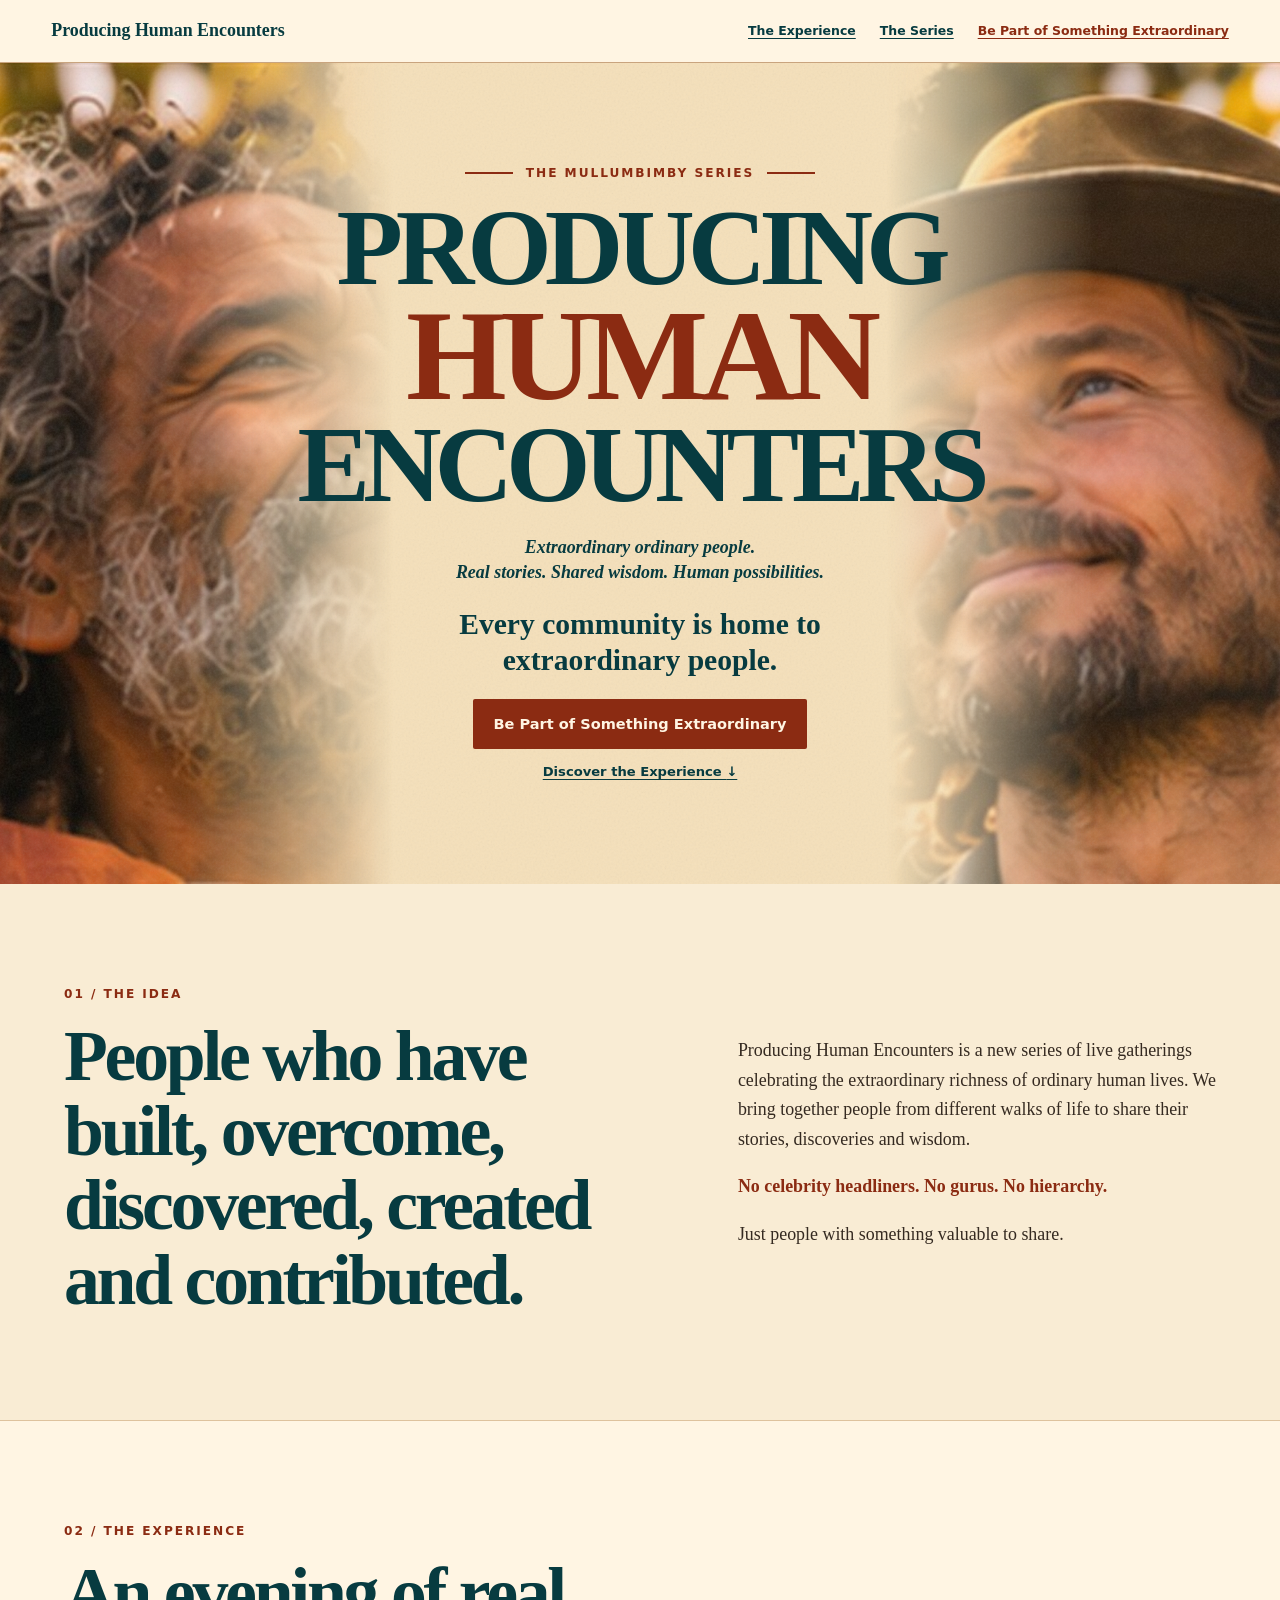
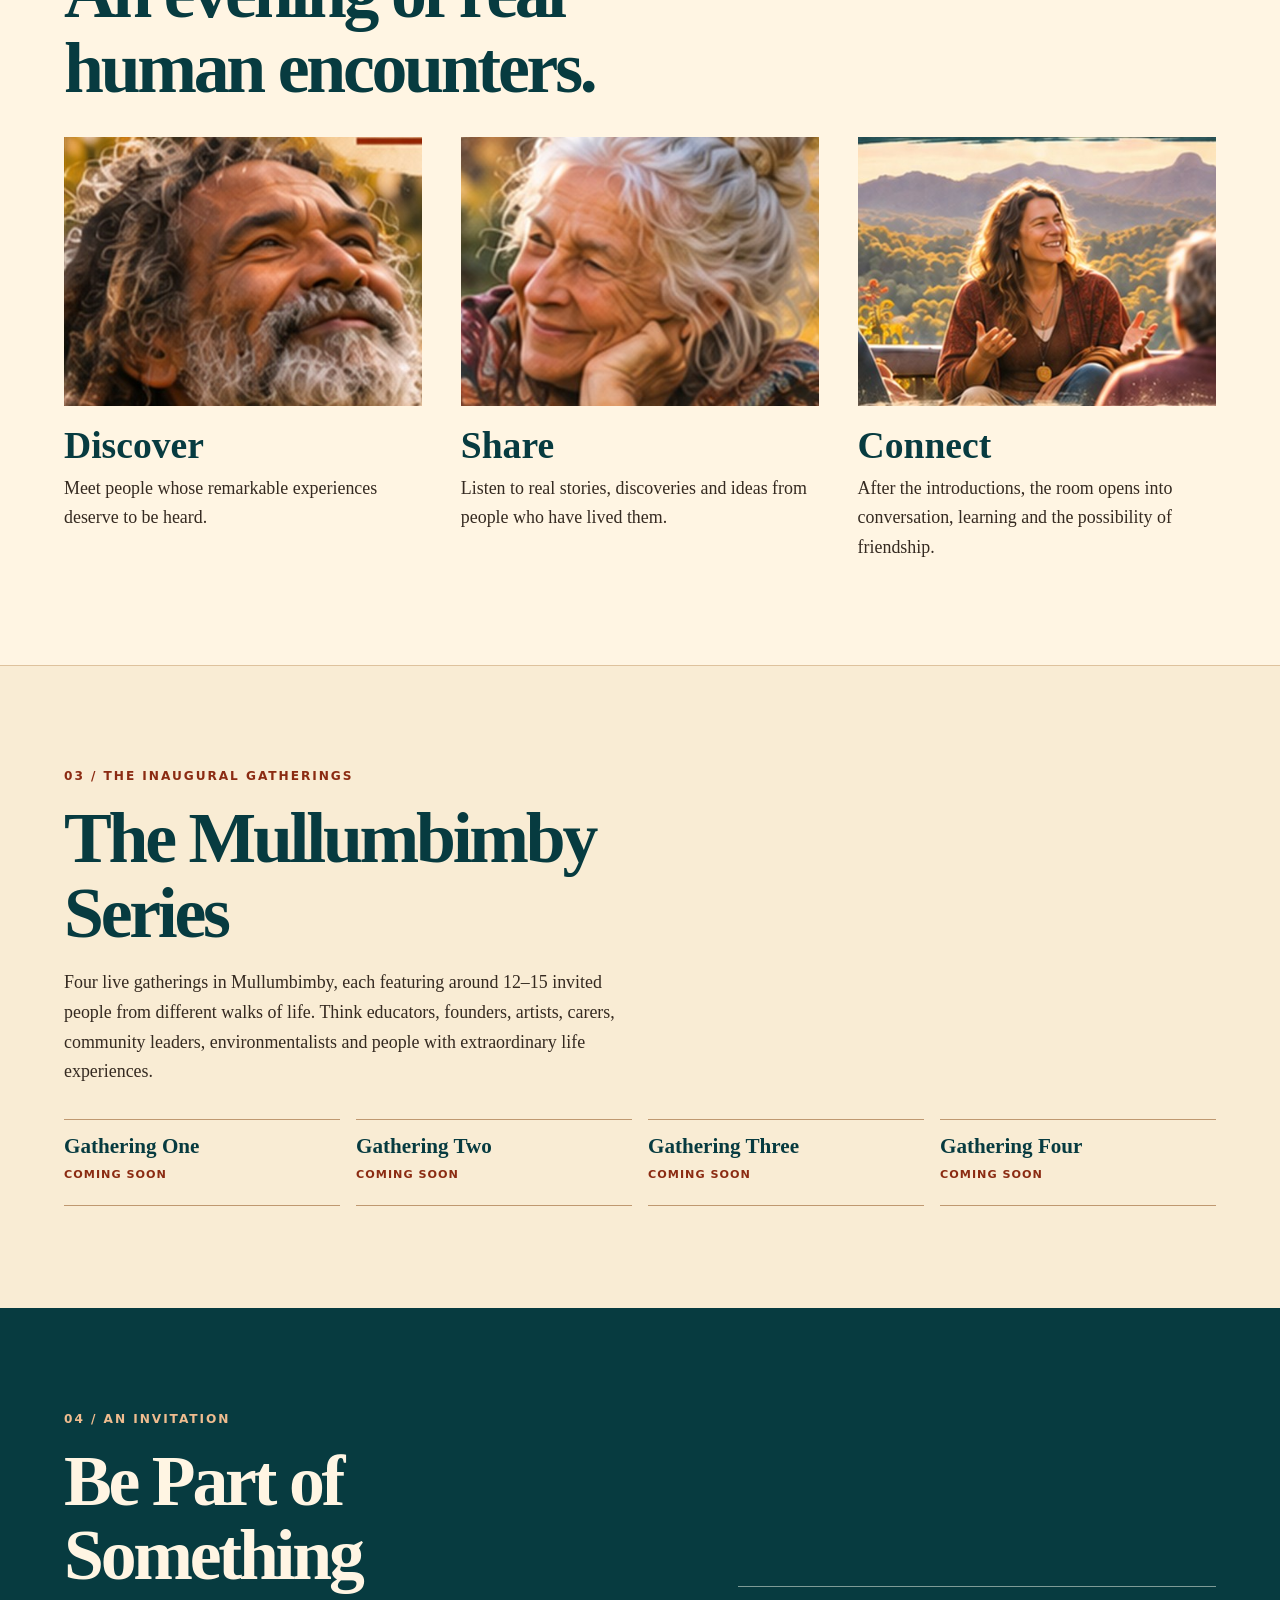
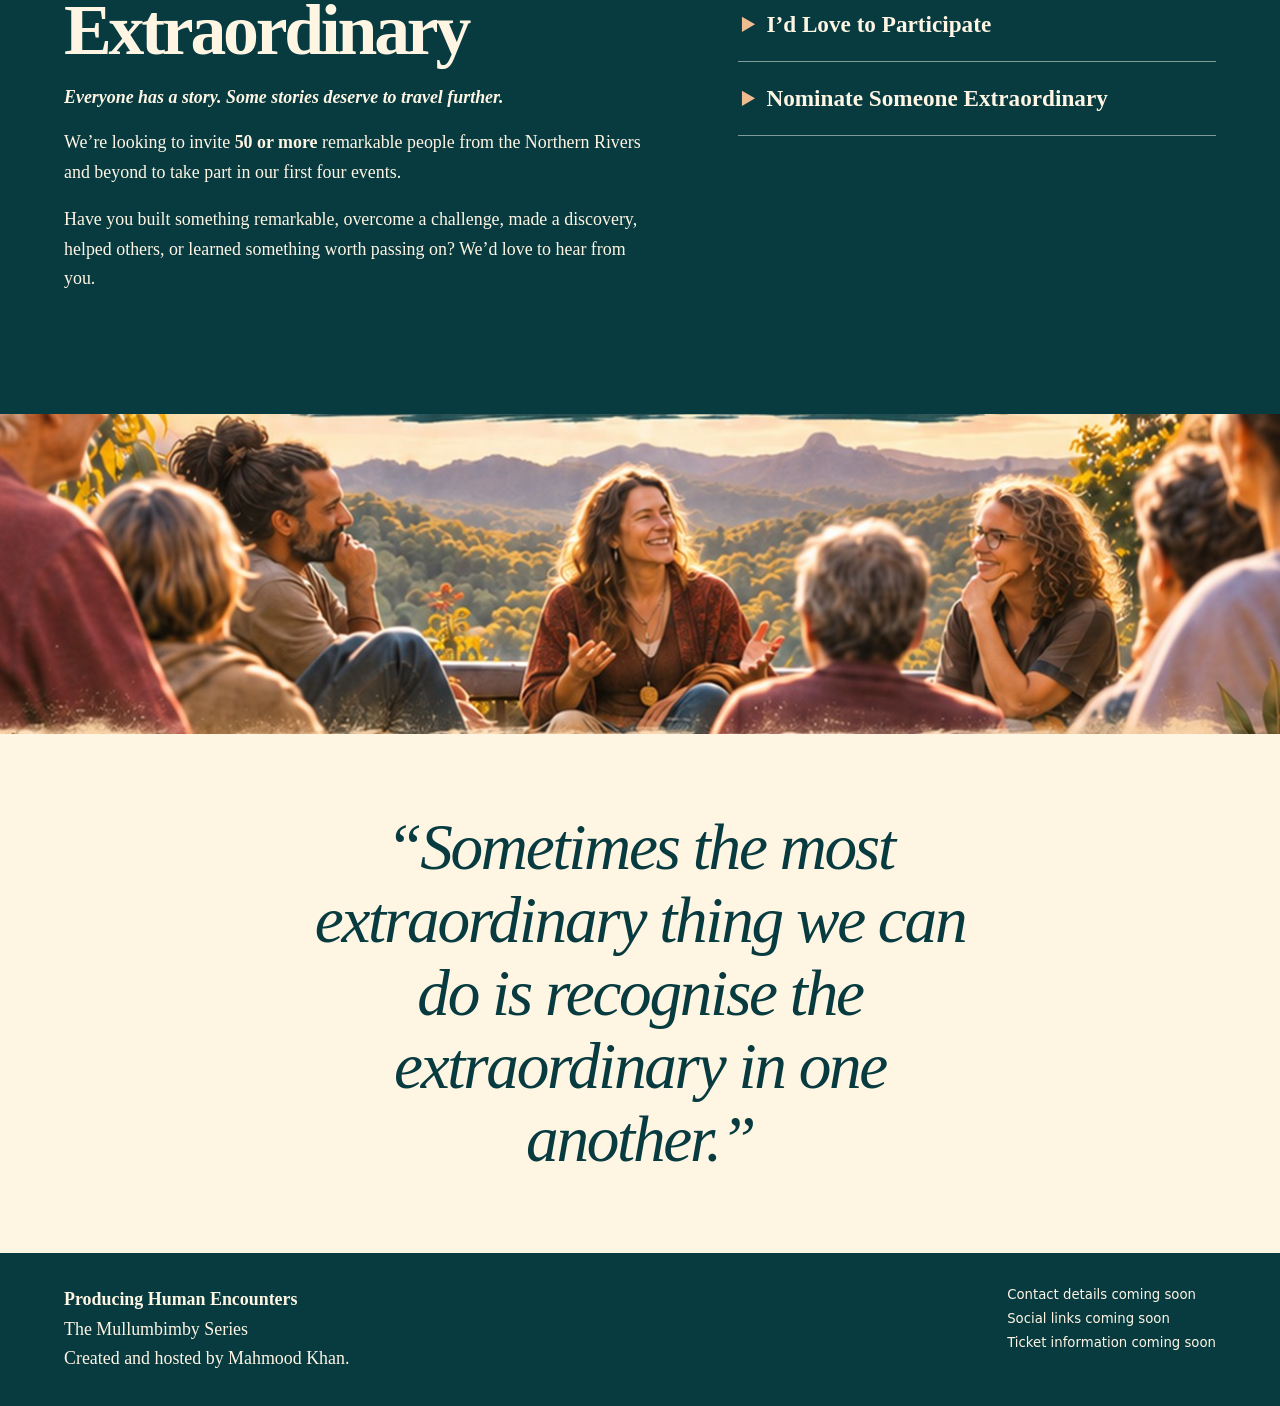
==== index.html @ 3260bb1c "Build the Mullumbimby Series website" ====
<!doctype html>
<html lang="en-AU">
<head>
<meta charset="utf-8">
<meta name="viewport" content="width=device-width, initial-scale=1">
<title>Producing Human Encounters | The Mullumbimby Series</title>
<meta name="description" content="Be part of something extraordinary. Four live gatherings in Mullumbimby celebrating real stories, shared wisdom and human possibility.">
<meta property="og:type" content="website">
<meta property="og:title" content="Producing Human Encounters | The Mullumbimby Series">
<meta property="og:description" content="Be part of something extraordinary. Four gatherings for real stories, shared wisdom and human connection.">
<meta property="og:image" content="https://beatviral.github.io/Producing-Human-Encounters/assets/connect.jpg">
<meta property="og:image:alt" content="People in conversation in the golden light of the Northern Rivers">
<meta name="theme-color" content="#073b40">
<link rel="icon" href="assets/mark.svg" type="image/svg+xml">
<link rel="apple-touch-icon" href="assets/apple-touch-icon.png">
<link rel="stylesheet" href="style.css">
<script type="module" src="site.js"></script>
</head>
<body>
<a class="skip" href="#main">Skip to content</a>
<header class="top">
  <a class="brand" href="#main">Producing Human Encounters</a>
  <nav aria-label="Main navigation"><a href="#experience">The Experience</a><a href="#series">The Series</a><a class="nav-invite" href="#participate">Be Part of Something Extraordinary</a></nav>
</header>
<main id="main">
  <section class="hero" aria-labelledby="title">
    <img class="portrait left" src="assets/left.jpg" alt="" fetchpriority="high">
    <img class="portrait right" src="assets/right.jpg" alt="" fetchpriority="high">
    <div class="hero-copy">
      <p class="eyebrow ruled">The Mullumbimby Series</p>
      <h1 id="title">Producing <em>Human</em> Encounters</h1>
      <p class="tagline">Extraordinary ordinary people.<br>Real stories. Shared wisdom. Human possibilities.</p>
      <p class="hero-line">Every community is home to extraordinary people.</p>
      <a class="button" href="#participate">Be Part of Something Extraordinary</a>
      <a class="text-link" href="#experience">Discover the Experience <span aria-hidden="true">↓</span></a>
    </div>
  </section>

  <section class="idea section wrap" aria-labelledby="idea-title">
    <div><p class="eyebrow">01 / The idea</p><h2 id="idea-title">People who have built, overcome, discovered, created and contributed.</h2></div>
    <div class="prose">
      <p>Producing Human Encounters is a new series of live gatherings celebrating the extraordinary richness of ordinary human lives. We bring together people from different walks of life to share their stories, discoveries and wisdom.</p>
      <p class="accent">No celebrity headliners. No gurus. No hierarchy.</p>
      <p>Just people with something valuable to share.</p>
    </div>
  </section>

  <section class="experience section" id="experience" aria-labelledby="experience-title">
    <div class="wrap">
      <p class="eyebrow">02 / The experience</p>
      <h2 id="experience-title">An evening of real human encounters.</h2>
      <div class="chapters">
        <article><img src="assets/left.jpg" alt="" loading="lazy"><h3>Discover</h3><p>Meet people whose remarkable experiences deserve to be heard.</p></article>
        <article><img src="assets/share.jpg" alt="" loading="lazy"><h3>Share</h3><p>Listen to real stories, discoveries and ideas from people who have lived them.</p></article>
        <article><img src="assets/connect.jpg" alt="" loading="lazy"><h3>Connect</h3><p>After the introductions, the room opens into conversation, learning and the possibility of friendship.</p></article>
      </div>
    </div>
  </section>

  <section class="series section wrap" id="series" aria-labelledby="series-title">
    <p class="eyebrow">03 / The inaugural gatherings</p>
    <h2 id="series-title">The Mullumbimby Series</h2>
    <p>Four live gatherings in Mullumbimby, each featuring around <span id="guest-range"></span> invited people from different walks of life. Think educators, founders, artists, carers, community leaders, environmentalists and people with extraordinary life experiences.</p>
    <ol id="events" class="events" aria-label="Inaugural events"></ol>
  </section>

  <section class="invitation section" id="participate" aria-labelledby="invite-title">
    <div class="wrap invite-grid">
      <div>
        <p class="eyebrow">04 / An invitation</p>
        <h2 id="invite-title">Be Part of Something Extraordinary</h2>
        <p class="tagline">Everyone has a story. Some stories deserve to travel further.</p>
        <p>We’re looking to invite <strong id="guest-target"></strong> remarkable people from the Northern Rivers and beyond to take part in our first four events.</p>
        <p>Have you built something remarkable, overcome a challenge, made a discovery, helped others, or learned something worth passing on? We’d love to hear from you.</p>
      </div>
      <div class="responses">
        <details data-kind="participate">
          <summary>I’d Love to Participate</summary>
          <form aria-label="Expression of interest">
            <label>Your name<input name="name" autocomplete="name" required></label>
            <label>Your email<input name="email" type="email" autocomplete="email" required></label>
            <label>Town or location<input name="location" autocomplete="address-level2" required></label>
            <label>What would you like to share?<textarea name="message" rows="4" required></textarea></label>
            <label class="consent"><input name="consent" type="checkbox" required> I agree to be contacted about the series.</label>
            <p class="form-note"></p>
            <button class="button" type="submit">Prepare my introduction</button>
            <p class="status" role="status"></p>
          </form>
        </details>
        <details data-kind="nominate">
          <summary>Nominate Someone Extraordinary</summary>
          <form aria-label="Nomination">
            <label>Your name<input name="name" autocomplete="name" required></label>
            <label>Your email<input name="email" type="email" autocomplete="email" required></label>
            <label>Town or location<input name="location" autocomplete="address-level2" required></label>
            <label>Who would you nominate and why?<textarea name="message" rows="4" required></textarea></label>
            <label class="consent"><input name="consent" type="checkbox" required> I agree to be contacted about this nomination.</label>
            <p class="form-note"></p>
            <button class="button" type="submit">Prepare my nomination</button>
            <p class="status" role="status"></p>
          </form>
        </details>
        <noscript>Please enable JavaScript to prepare an expression of interest.</noscript>
      </div>
    </div>
  </section>

  <section class="philosophy" aria-label="Our philosophy">
    <img src="assets/connect.jpg" alt="" loading="lazy">
    <blockquote>“Sometimes the most extraordinary thing we can do is recognise the extraordinary in one another.”</blockquote>
  </section>
</main>
<footer><div class="wrap footer-inner"><div><p class="brand">Producing Human Encounters</p><p>The Mullumbimby Series</p><p>Created and hosted by Mahmood Khan.</p></div><div id="footer-links"></div></div></footer>
</body>
</html>
---- style.css ----
:root {
  color-scheme: light;
  --paper: #f9ecd4;
  --cream: #fff5e3;
  --teal: #073b40;
  --rust: #8b2b12;
  --ink: #352a21;
  --serif: Georgia, 'Times New Roman', serif;
  --sans: system-ui, sans-serif;
}
* { box-sizing: border-box; }
html { scroll-behavior: smooth; }
body { margin: 0; color: var(--ink); background: var(--paper); font: 1.12rem/1.65 var(--serif); }
img { display: block; width: 100%; }
a { color: inherit; }
:focus-visible { outline: 3px solid #b55d27; outline-offset: 5px; }
.skip { position: absolute; z-index: 4; top: .5rem; left: .5rem; padding: .4rem .8rem; background: white; transform: translateY(-180%); }
.skip:focus { transform: none; }
.top { display: flex; justify-content: space-between; align-items: center; gap: 1rem; padding: 1rem clamp(1rem, 4vw, 4rem); background: var(--cream); color: var(--teal); border-bottom: 1px solid #c9a47e; }
.brand { font-weight: 800; text-decoration: none; }
nav { display: flex; align-items: center; justify-content: center; flex-wrap: wrap; gap: .65rem 1.5rem; font: 600 .78rem/1.45 var(--sans); }
nav a { text-underline-offset: .25em; }
.nav-invite { color: var(--rust); font-weight: 800; }
.hero { position: relative; display: grid; place-items: center; isolation: isolate; min-height: 42rem; padding: clamp(4rem, 8vw, 8rem) 1rem; overflow: hidden; text-align: center; background: #f5e0ba; }
.hero::before { content: ''; position: absolute; z-index: -1; inset: 0; opacity: .55; background-image: url('assets/grain.svg'); }
.hero-copy { width: min(100%, 44rem); }
.portrait { position: absolute; z-index: -2; top: 0; height: 100%; width: 31%; object-fit: cover; }
.left { left: 0; object-position: 45% center; mask-image: linear-gradient(to right, black 47%, transparent 99%); }
.right { right: 0; object-position: 60% center; mask-image: linear-gradient(to left, black 47%, transparent 99%); }
.eyebrow { margin: 0 0 1rem; color: var(--rust); font: 800 .76rem/1.4 var(--sans); letter-spacing: .16em; text-transform: uppercase; }
.ruled { display: flex; justify-content: center; align-items: center; gap: .8rem; }
.ruled::before, .ruled::after { content: ''; width: clamp(.6rem, 4vw, 3rem); border-top: 2px solid currentColor; }
h1, h2, h3 { margin: 0; color: var(--teal); line-height: 1.04; }
h1 { font-size: clamp(2.8rem, 8.5vw, 7rem); font-weight: 900; letter-spacing: -.065em; line-height: .91; text-transform: uppercase; }
h1 em { display: block; color: var(--rust); font-style: normal; font-size: 1.19em; }
h2 { max-width: 18ch; font-size: clamp(2.35rem, 5.6vw, 5rem); letter-spacing: -.045em; }
h3 { font-size: clamp(1.5rem, 3vw, 2.35rem); }
.tagline { color: var(--teal); font-weight: 700; font-style: italic; line-height: 1.4; }
.hero .tagline { margin: 1.35rem 0; }
.hero-line { margin: 1.3rem auto; max-width: 26ch; font-size: clamp(1.25rem, 3vw, 1.85rem); font-weight: 700; line-height: 1.2; color: var(--teal); }
.button { display: inline-block; padding: .9rem 1.2rem; border: 1px solid transparent; border-radius: 2px; background: var(--rust); color: var(--cream); font: 750 .91rem/1.35 var(--sans); text-decoration: none; cursor: pointer; transition: background-color .2s ease; }
.button:hover { background: #65210e; }
.text-link { display: table; margin: .85rem auto 0; color: var(--teal); font: 650 .82rem/1.4 var(--sans); text-underline-offset: .25em; }
.section { padding-block: clamp(3.8rem, 8vw, 7.6rem); }
.wrap { width: min(72rem, calc(100% - 2 * clamp(1.2rem, 5vw, 4rem))); margin-inline: auto; }
.idea, .invite-grid { display: grid; grid-template-columns: 1.1fr .9fr; align-items: center; gap: clamp(1.5rem, 7vw, 6rem); }
.prose > :first-child { margin-top: 0; }
.accent { color: var(--rust); font-weight: 700; }
.experience { background: var(--cream); border-block: 1px solid #dec29d; }
.chapters { display: grid; grid-template-columns: repeat(3, 1fr); gap: clamp(1rem, 3vw, 2.6rem); margin-top: 2rem; }
.chapters img { aspect-ratio: 4 / 3; object-fit: cover; object-position: center 30%; margin-bottom: 1.25rem; }
.chapters p { margin: .55rem 0 0; }
.series > p:not(.eyebrow) { max-width: 62ch; }
.events { padding: 0; margin: 2rem 0 0; list-style: none; display: grid; grid-template-columns: repeat(4, 1fr); gap: 1rem; }
.events li { padding: 1.05rem 0; border-block: 1px solid #bf9870; }
.events h3 { font-size: 1.32rem; }
.events span { color: var(--rust); font: 750 .7rem/1.4 var(--sans); text-transform: uppercase; letter-spacing: .09em; }
.invitation { background: var(--teal); color: var(--cream); }
.invitation h2, .invitation .tagline { color: var(--cream); }
.invitation .eyebrow { color: #efbc8f; }
.responses { border-top: 1px solid #7e9b97; }
details { border-bottom: 1px solid #7e9b97; }
summary { padding: 1.1rem .25rem; cursor: pointer; font-size: clamp(1.15rem, 2.5vw, 1.45rem); font-weight: 700; }
summary::marker { color: #efbc8f; }
form { padding: 0 .25rem 1.1rem; }
form label { display: block; margin: .7rem 0; font: 600 .85rem/1.45 var(--sans); }
form input:not([type=checkbox]), textarea { display: block; width: 100%; margin-top: .25rem; border: 1px solid #8ea7a1; padding: .58rem; border-radius: 2px; background: var(--cream); color: var(--ink); font: 1rem/1.4 var(--sans); }
textarea { resize: vertical; }
.consent { display: flex; align-items: baseline; gap: .45rem; }
.form-note, .status { font-size: .93rem; }
.philosophy { display: grid; grid-template-columns: 1fr; background: var(--cream); }
.philosophy img { min-height: 13rem; max-height: 34rem; aspect-ratio: 4 / 1; object-fit: cover; }
blockquote { width: min(22ch, calc(100% - 2.5rem)); margin: clamp(2rem, 6vw, 5rem) auto; color: var(--teal); font-size: clamp(2rem, 5.1vw, 4.65rem); line-height: 1.12; text-align: center; font-style: italic; letter-spacing: -.035em; }
footer { padding: 2rem 0; background: var(--teal); color: var(--cream); }
.footer-inner { display: flex; flex-wrap: wrap; justify-content: space-between; gap: 1.25rem; }
footer p { margin: 0; }
#footer-links { display: grid; align-content: start; gap: .25rem; font: .83rem/1.5 var(--sans); }
@media (max-width: 760px) {
  .top { flex-direction: column; text-align: center; }
  .hero { min-height: 0; padding-top: clamp(9rem, 34vw, 16rem); padding-bottom: 3rem; }
  .portrait { width: 52%; height: clamp(12rem, 43vw, 22rem); }
  .left { mask-image: linear-gradient(152deg, black 32%, transparent 77%); object-position: left 30%; }
  .right { mask-image: linear-gradient(208deg, black 32%, transparent 77%); object-position: right 30%; }
  .idea, .invite-grid { grid-template-columns: 1fr; }
  .chapters { grid-template-columns: 1fr; gap: 2.2rem; }
  .chapters img { max-height: 17rem; aspect-ratio: 2 / 1; }
  .events { grid-template-columns: repeat(2, 1fr); }
}
@media (prefers-reduced-motion: reduce) {
  html { scroll-behavior: auto; }
  *, *::before, *::after { transition: none !important; }
}
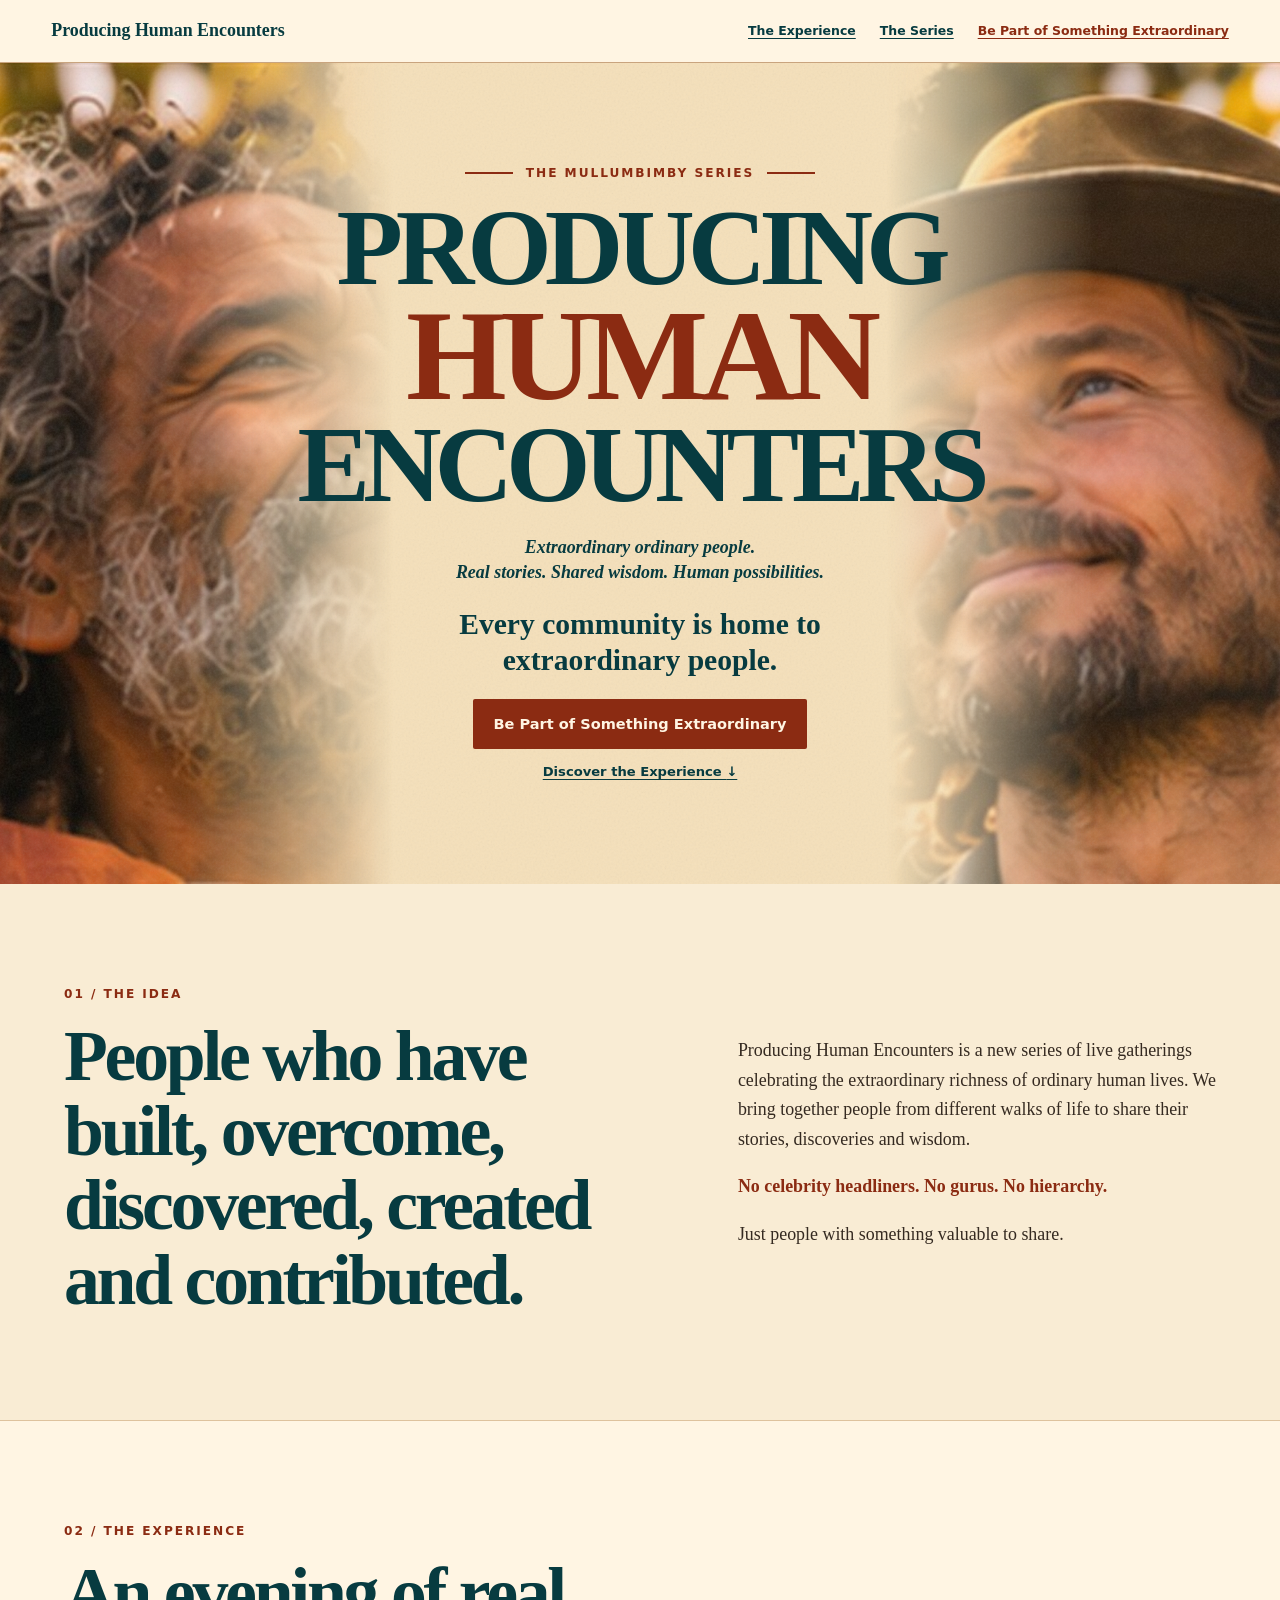
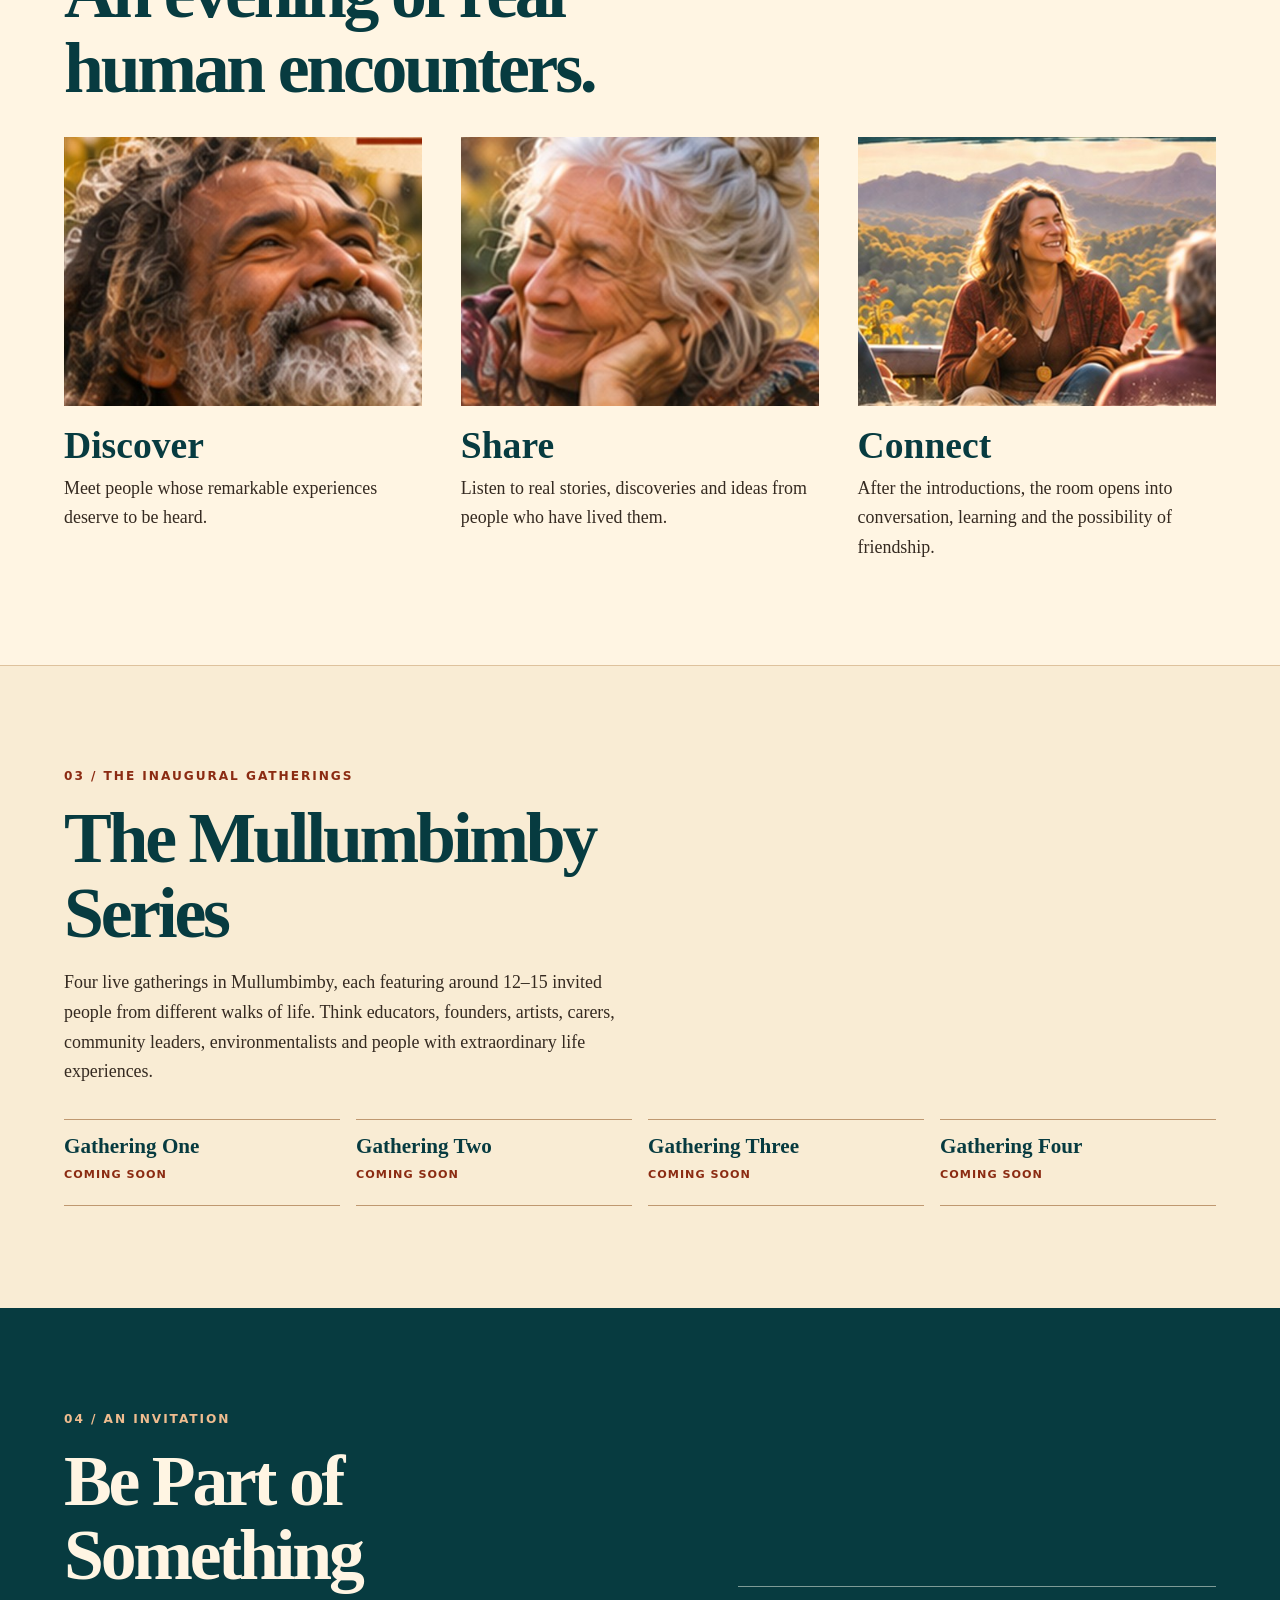
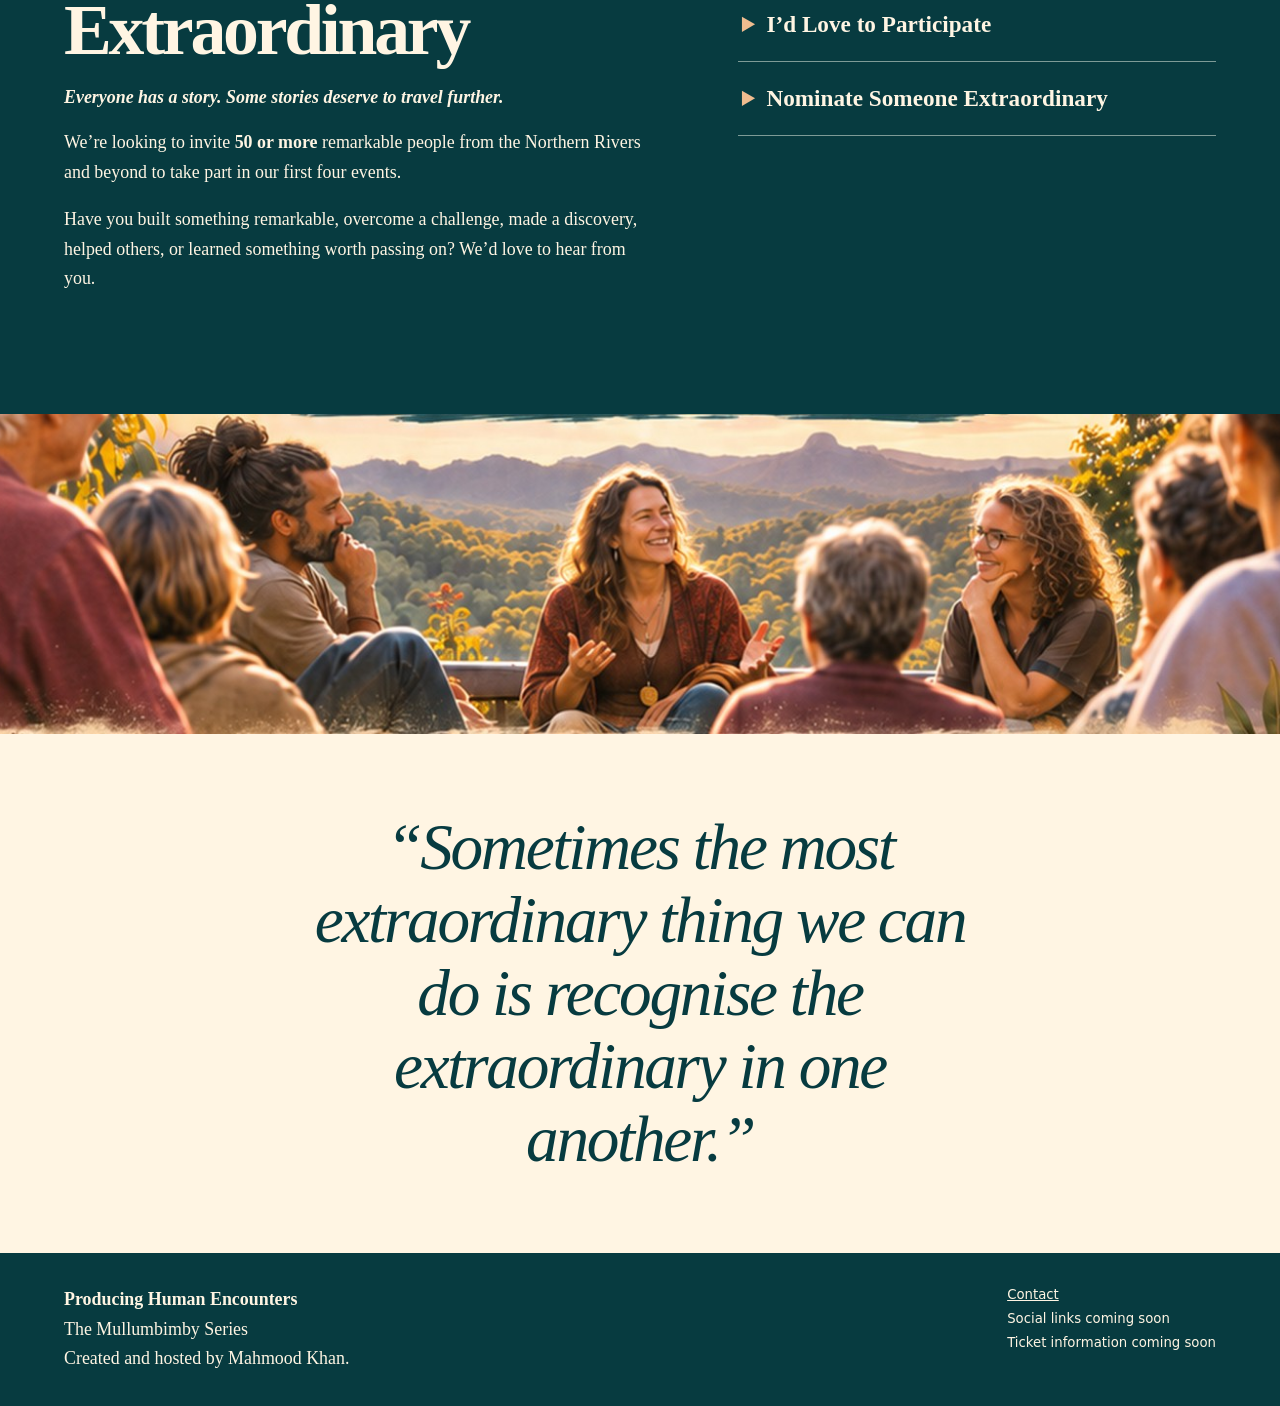
==== commit a0e6476a: "Deliver participation and nomination enquiries by email" ====
--- a/index.html
+++ b/index.html
@@ -74,33 +74,33 @@
         <p>Have you built something remarkable, overcome a challenge, made a discovery, helped others, or learned something worth passing on? We’d love to hear from you.</p>
       </div>
       <div class="responses">
-        <details data-kind="participate">
+        <details>
           <summary>I’d Love to Participate</summary>
-          <form aria-label="Expression of interest">
+          <form method="post" aria-label="Expression of interest">
+            <input type="hidden" name="_subject" value="Producing Human Encounters | Expression of interest">
             <label>Your name<input name="name" autocomplete="name" required></label>
             <label>Your email<input name="email" type="email" autocomplete="email" required></label>
             <label>Town or location<input name="location" autocomplete="address-level2" required></label>
             <label>What would you like to share?<textarea name="message" rows="4" required></textarea></label>
             <label class="consent"><input name="consent" type="checkbox" required> I agree to be contacted about the series.</label>
-            <p class="form-note"></p>
-            <button class="button" type="submit">Prepare my introduction</button>
-            <p class="status" role="status"></p>
+            <p class="form-note">FormSubmit forwards your details to the organisers so they can reply.</p>
+            <button class="button" type="submit" disabled>Send my introduction</button>
           </form>
         </details>
-        <details data-kind="nominate">
+        <details>
           <summary>Nominate Someone Extraordinary</summary>
-          <form aria-label="Nomination">
+          <form method="post" aria-label="Nomination">
+            <input type="hidden" name="_subject" value="Producing Human Encounters | Nomination">
             <label>Your name<input name="name" autocomplete="name" required></label>
             <label>Your email<input name="email" type="email" autocomplete="email" required></label>
             <label>Town or location<input name="location" autocomplete="address-level2" required></label>
             <label>Who would you nominate and why?<textarea name="message" rows="4" required></textarea></label>
             <label class="consent"><input name="consent" type="checkbox" required> I agree to be contacted about this nomination.</label>
-            <p class="form-note"></p>
-            <button class="button" type="submit">Prepare my nomination</button>
-            <p class="status" role="status"></p>
+            <p class="form-note">FormSubmit forwards your details to the organisers so they can reply.</p>
+            <button class="button" type="submit" disabled>Send my nomination</button>
           </form>
         </details>
-        <noscript>Please enable JavaScript to prepare an expression of interest.</noscript>
+        <noscript>Please enable JavaScript to send an expression of interest or nomination.</noscript>
       </div>
     </div>
   </section>
--- a/style.css
+++ b/style.css
@@ -67,7 +67,7 @@
 form input:not([type=checkbox]), textarea { display: block; width: 100%; margin-top: .25rem; border: 1px solid #8ea7a1; padding: .58rem; border-radius: 2px; background: var(--cream); color: var(--ink); font: 1rem/1.4 var(--sans); }
 textarea { resize: vertical; }
 .consent { display: flex; align-items: baseline; gap: .45rem; }
-.form-note, .status { font-size: .93rem; }
+.form-note { font-size: .93rem; }
 .philosophy { display: grid; grid-template-columns: 1fr; background: var(--cream); }
 .philosophy img { min-height: 13rem; max-height: 34rem; aspect-ratio: 4 / 1; object-fit: cover; }
 blockquote { width: min(22ch, calc(100% - 2.5rem)); margin: clamp(2rem, 6vw, 5rem) auto; color: var(--teal); font-size: clamp(2rem, 5.1vw, 4.65rem); line-height: 1.12; text-align: center; font-style: italic; letter-spacing: -.035em; }
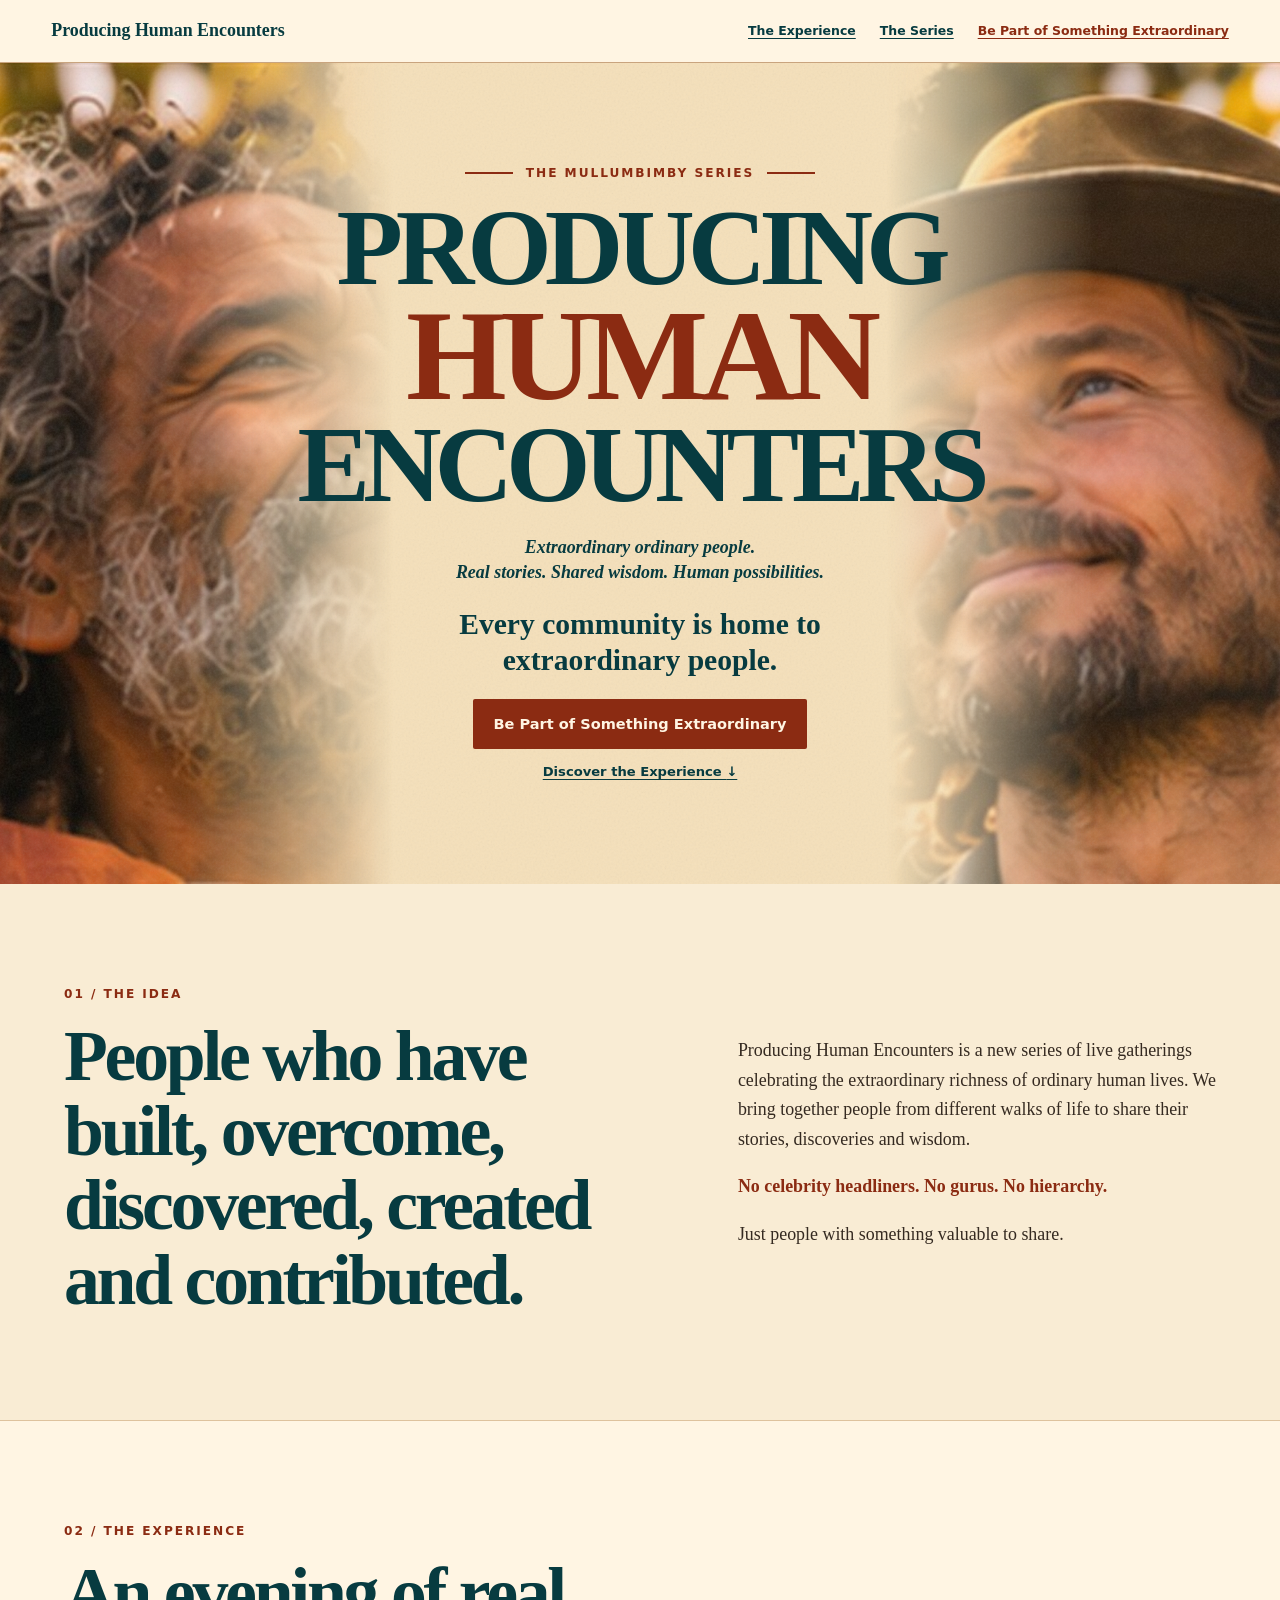
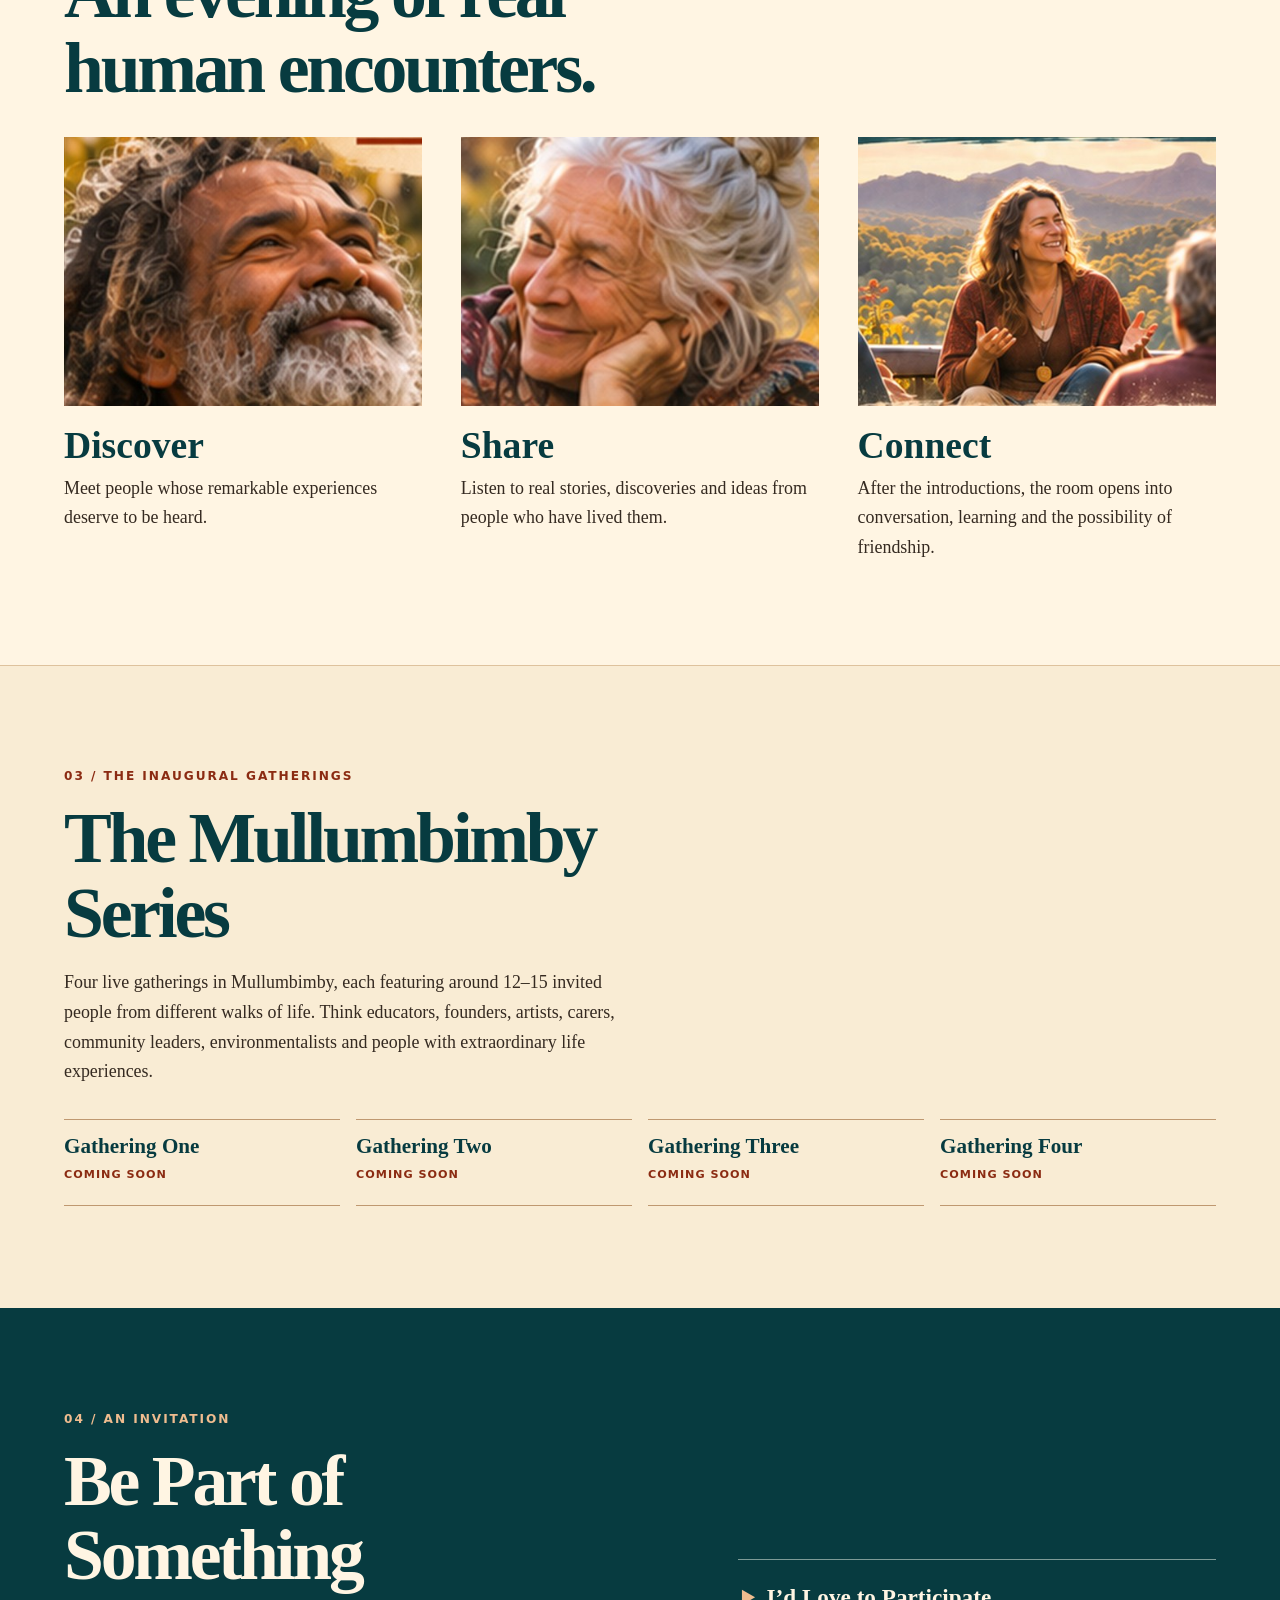
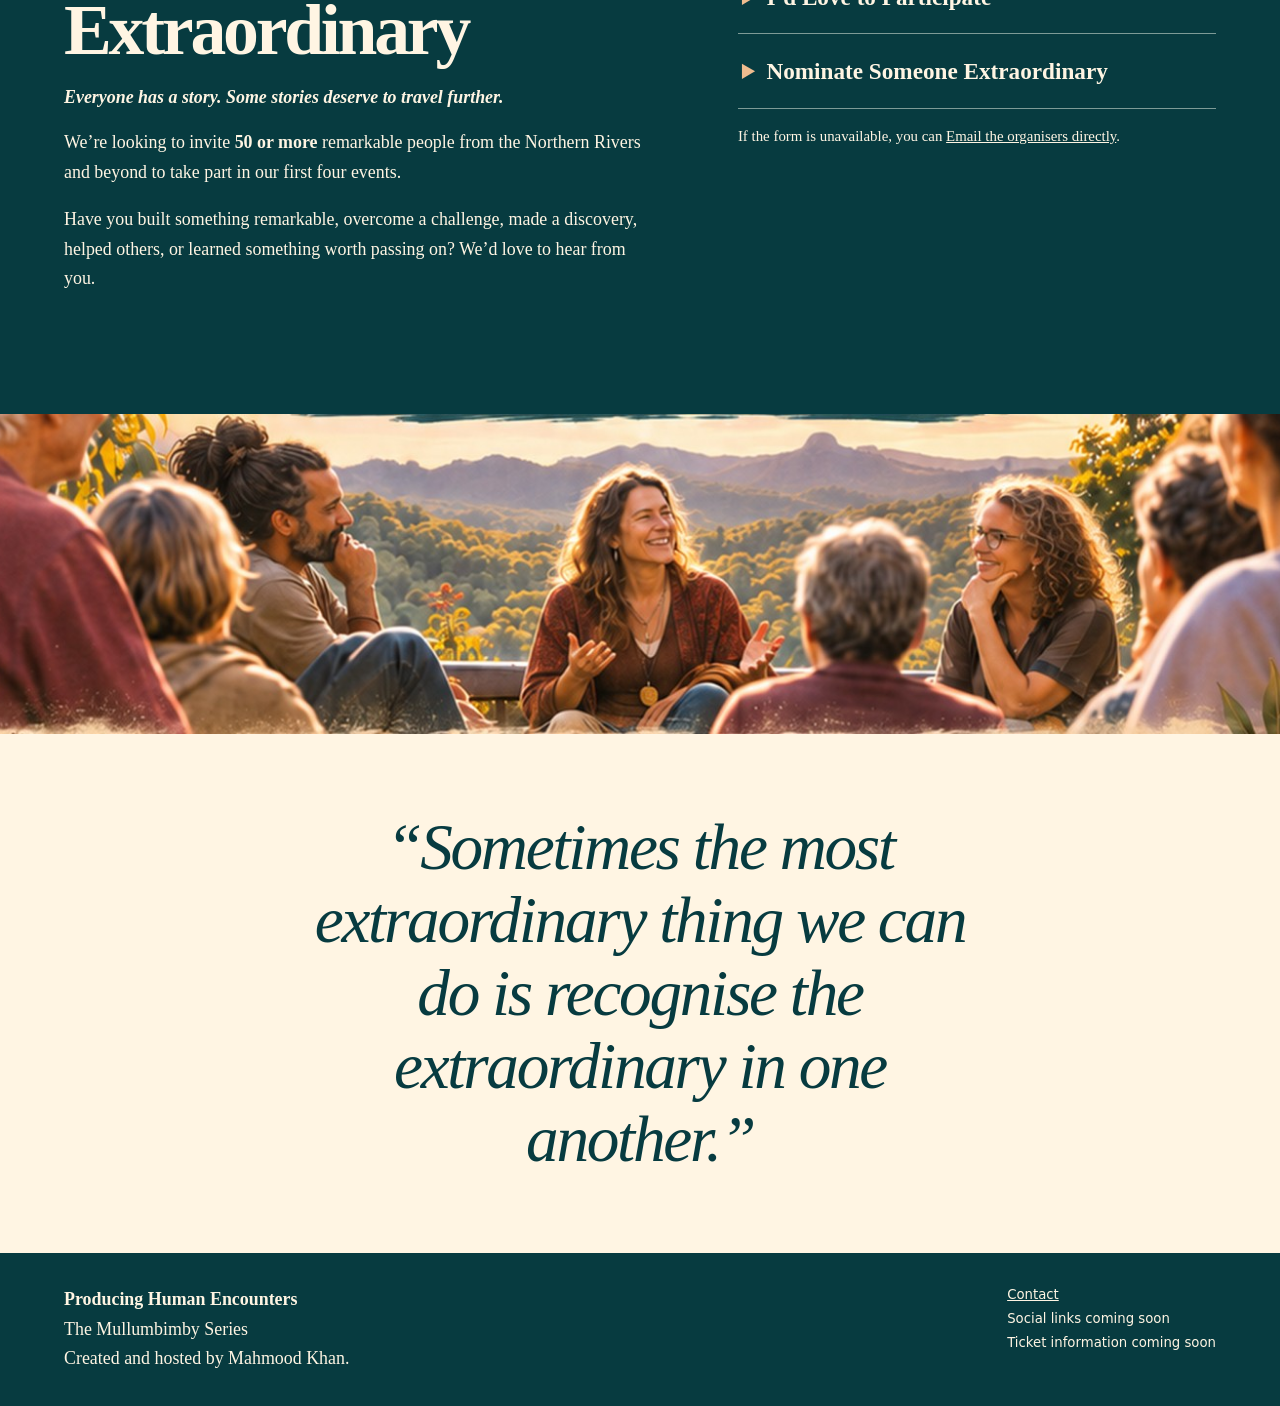
==== commit 8eb3c185: "Offer a direct email fallback for enquiries" ====
--- a/index.html
+++ b/index.html
@@ -100,6 +100,7 @@
             <button class="button" type="submit" disabled>Send my nomination</button>
           </form>
         </details>
+        <p class="form-note" id="enquiry-fallback" hidden>If the form is unavailable, you can <a>Email the organisers directly</a>.</p>
         <noscript>Please enable JavaScript to send an expression of interest or nomination.</noscript>
       </div>
     </div>
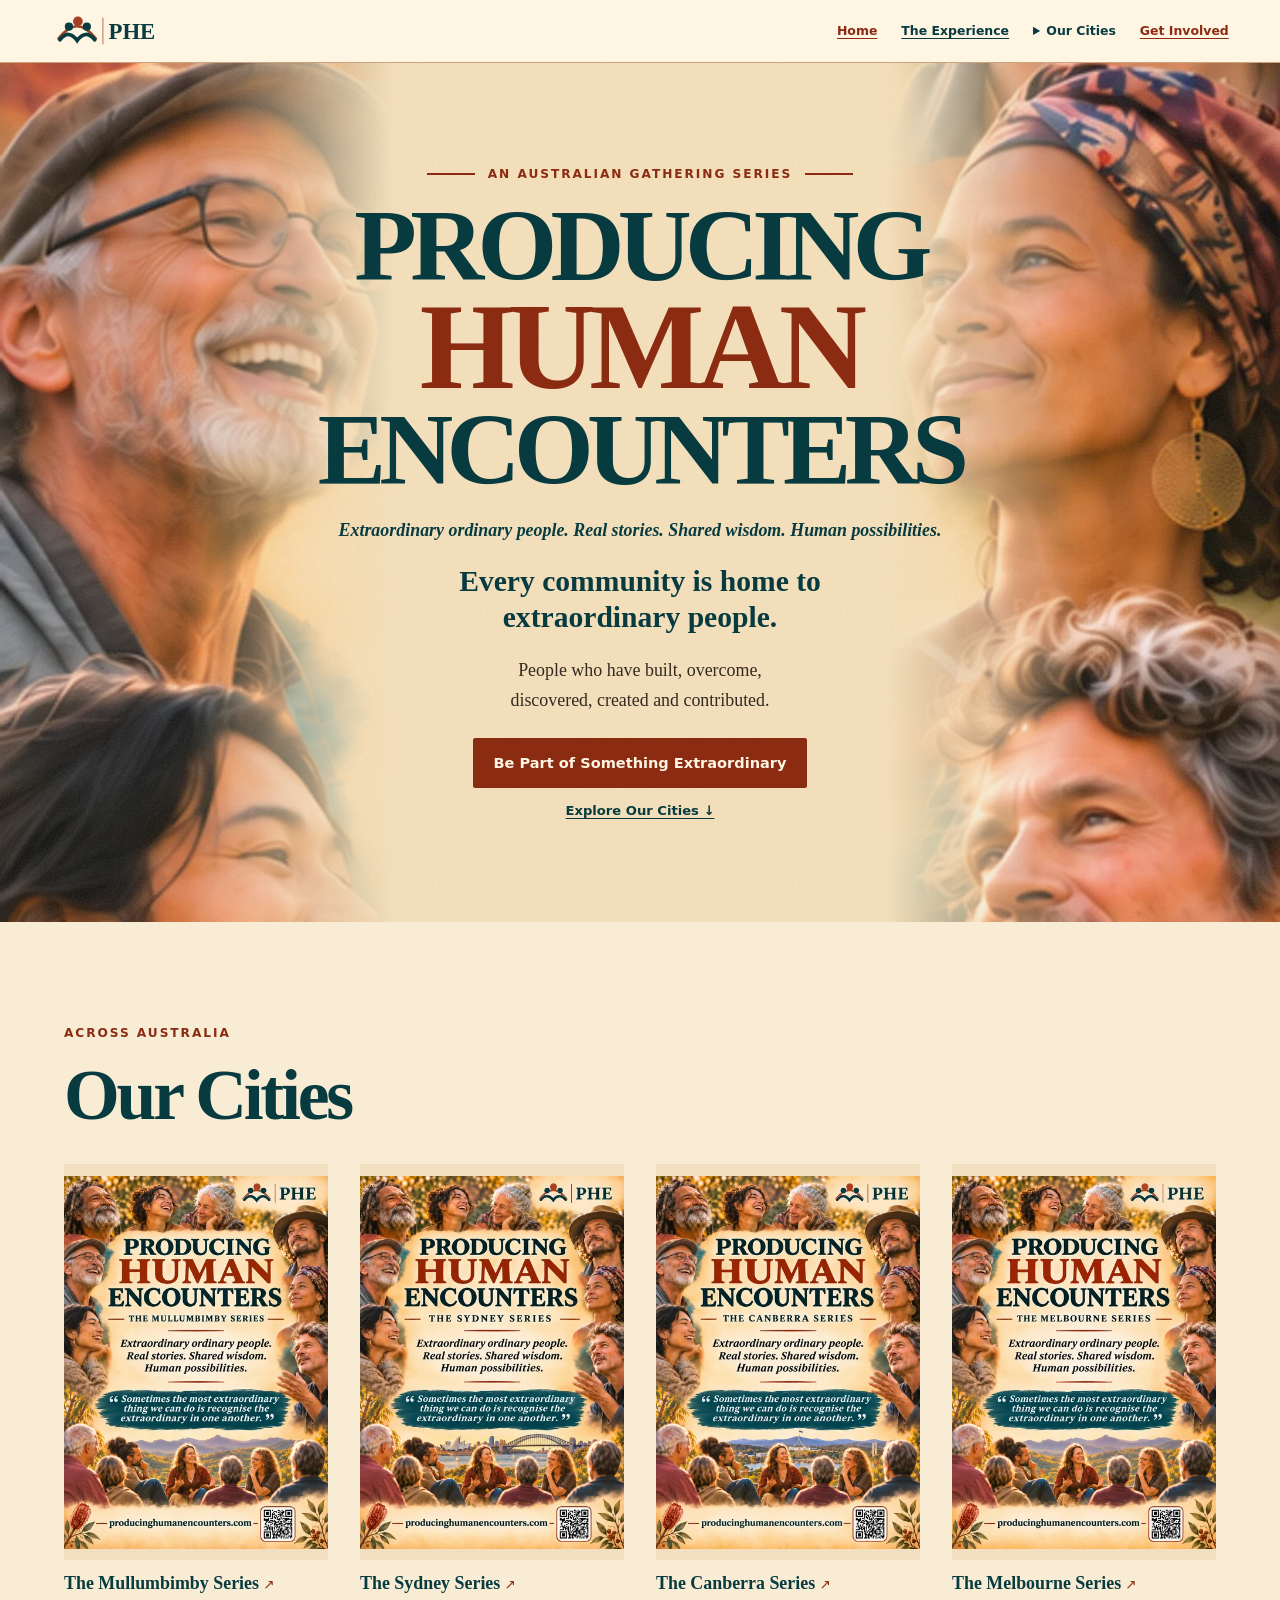
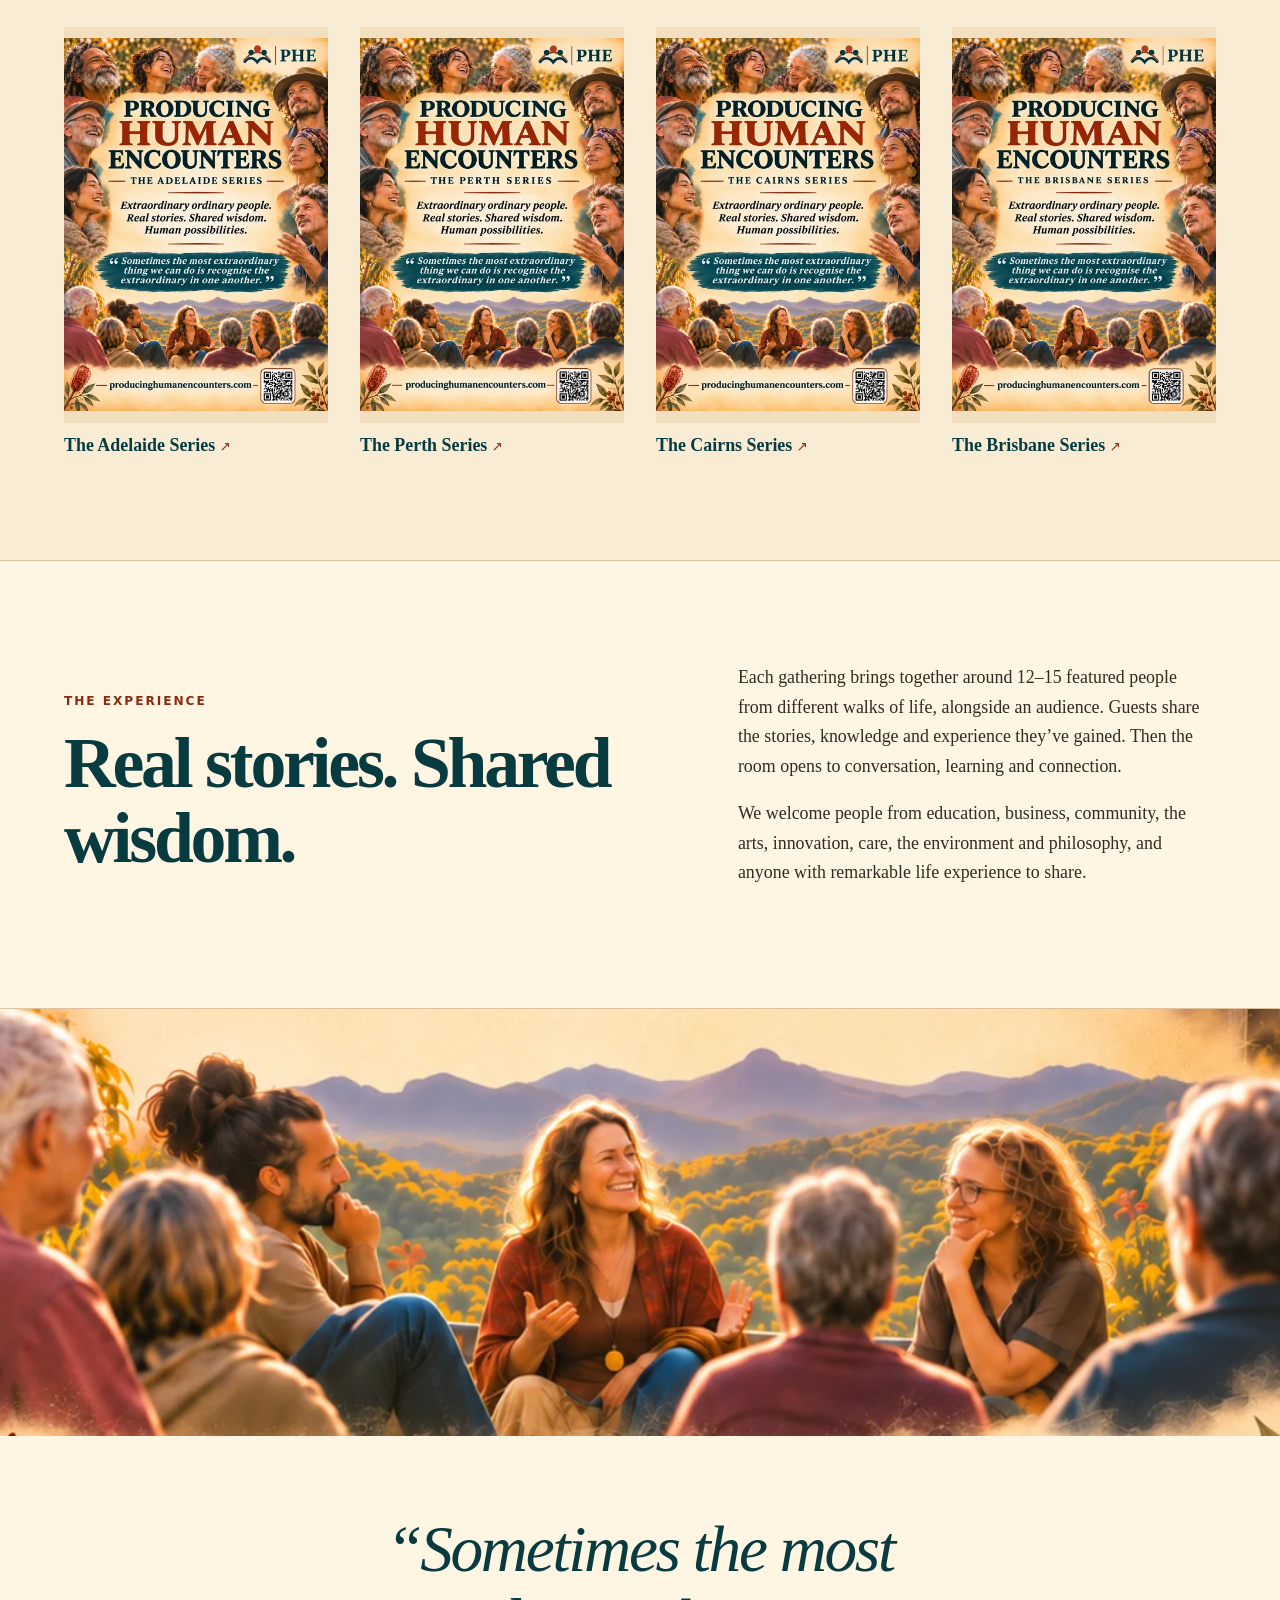
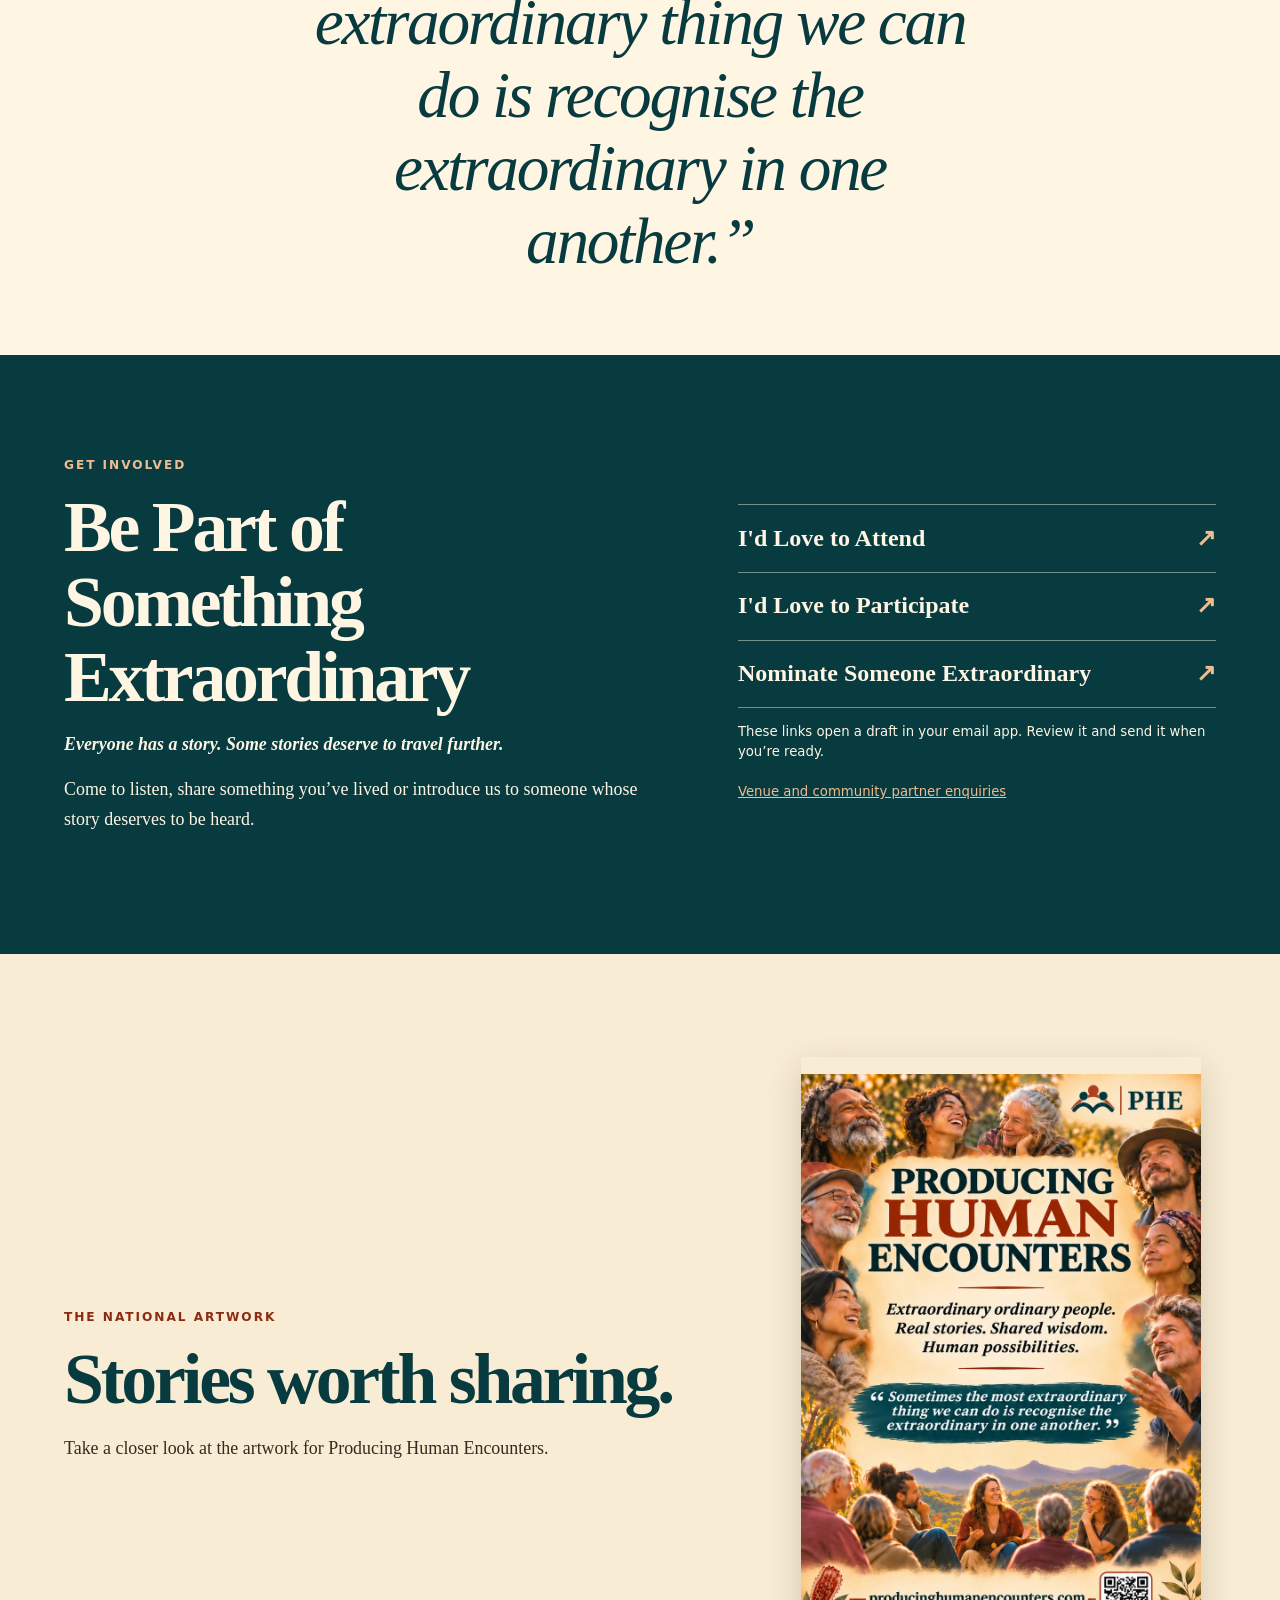
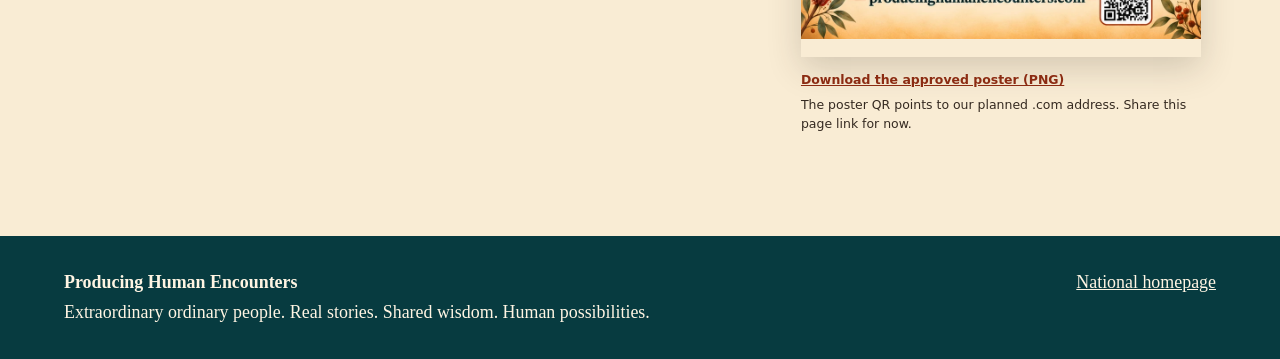
==== commit 817ef2e7: "Launch national PHE site with final posters and brand" ====
--- a/index.html
+++ b/index.html
@@ -3,114 +3,129 @@
 <head>
 <meta charset="utf-8">
 <meta name="viewport" content="width=device-width, initial-scale=1">
-<title>Producing Human Encounters | The Mullumbimby Series</title>
-<meta name="description" content="Be part of something extraordinary. Four live gatherings in Mullumbimby celebrating real stories, shared wisdom and human possibility.">
+<title>Producing Human Encounters | Australian Gathering Series</title>
+<meta name="description" content="Be part of something extraordinary. Explore eight Australian city series, express interest in attending, share your story or nominate someone.">
+<link rel="canonical" href="https://beatviral.github.io/Producing-Human-Encounters/">
+<meta name="robots" content="index, follow, max-image-preview:large">
 <meta property="og:type" content="website">
-<meta property="og:title" content="Producing Human Encounters | The Mullumbimby Series">
-<meta property="og:description" content="Be part of something extraordinary. Four gatherings for real stories, shared wisdom and human connection.">
-<meta property="og:image" content="https://beatviral.github.io/Producing-Human-Encounters/assets/connect.jpg">
-<meta property="og:image:alt" content="People in conversation in the golden light of the Northern Rivers">
+<meta property="og:url" content="https://beatviral.github.io/Producing-Human-Encounters/">
+<meta property="og:site_name" content="Producing Human Encounters">
+<meta property="og:locale" content="en_AU">
+<meta property="og:title" content="Producing Human Encounters | Australian Gathering Series">
+<meta property="og:description" content="Be part of something extraordinary. Explore eight Australian city series, express interest in attending, share your story or nominate someone.">
+<meta property="og:image" content="https://beatviral.github.io/Producing-Human-Encounters/assets/posters/national-final-social.jpg">
+<meta property="og:image:type" content="image/jpeg">
+<meta property="og:image:width" content="1200">
+<meta property="og:image:height" content="630">
+<meta property="og:image:alt" content="Producing Human Encounters and National series lettering above people gathered in conversation">
+<meta name="twitter:card" content="summary_large_image">
 <meta name="theme-color" content="#073b40">
-<link rel="icon" href="assets/mark.svg" type="image/svg+xml">
-<link rel="apple-touch-icon" href="assets/apple-touch-icon.png">
-<link rel="stylesheet" href="style.css">
-<script type="module" src="site.js"></script>
+<link rel="icon" href="./assets/phe_icon.svg" type="image/svg+xml">
+<link rel="apple-touch-icon" href="./assets/apple-touch-icon.png">
+<link rel="stylesheet" href="./style.css">
+<script type="application/ld+json">{"@context": "https://schema.org", "@type": "WebSite", "name": "Producing Human Encounters", "description": "Be part of something extraordinary. Explore eight Australian city series, express interest in attending, share your story or nominate someone.", "url": "https://beatviral.github.io/Producing-Human-Encounters/", "inLanguage": "en-AU", "image": "https://beatviral.github.io/Producing-Human-Encounters/assets/posters/national-final-social.jpg"}</script>
 </head>
 <body>
 <a class="skip" href="#main">Skip to content</a>
 <header class="top">
-  <a class="brand" href="#main">Producing Human Encounters</a>
-  <nav aria-label="Main navigation"><a href="#experience">The Experience</a><a href="#series">The Series</a><a class="nav-invite" href="#participate">Be Part of Something Extraordinary</a></nav>
+  <a class="brand" href="./"><img src="./assets/phe_brand_lockup.svg" alt="Producing Human Encounters home"></a>
+  <nav aria-label="Main navigation">
+    <a href="./" aria-current="page">Home</a>
+    <a href="#experience">The Experience</a>
+    <details class="city-menu"><summary>Our Cities</summary><div><a href="./#cities">All cities</a><a href="./cities/mullumbimby/">The Mullumbimby Series</a><a href="./cities/sydney/">The Sydney Series</a><a href="./cities/canberra/">The Canberra Series</a><a href="./cities/melbourne/">The Melbourne Series</a><a href="./cities/adelaide/">The Adelaide Series</a><a href="./cities/perth/">The Perth Series</a><a href="./cities/cairns/">The Cairns Series</a><a href="./cities/brisbane/">The Brisbane Series</a></div></details>
+    <a class="nav-invite" href="#participate">Get Involved</a>
+  </nav>
 </header>
 <main id="main">
-  <section class="hero" aria-labelledby="title">
-    <img class="portrait left" src="assets/left.jpg" alt="" fetchpriority="high">
-    <img class="portrait right" src="assets/right.jpg" alt="" fetchpriority="high">
-    <div class="hero-copy">
-      <p class="eyebrow ruled">The Mullumbimby Series</p>
-      <h1 id="title">Producing <em>Human</em> Encounters</h1>
-      <p class="tagline">Extraordinary ordinary people.<br>Real stories. Shared wisdom. Human possibilities.</p>
-      <p class="hero-line">Every community is home to extraordinary people.</p>
-      <a class="button" href="#participate">Be Part of Something Extraordinary</a>
-      <a class="text-link" href="#experience">Discover the Experience <span aria-hidden="true">↓</span></a>
+
+    <section class="hero national-hero" aria-labelledby="title">
+      <img class="portrait left" src="./assets/national-left.webp" alt="" fetchpriority="high">
+      <img class="portrait right" src="./assets/national-right.webp" alt="" fetchpriority="high">
+      <div class="hero-copy">
+        <p class="eyebrow ruled">An Australian gathering series</p>
+        <h1 id="title">Producing <em>Human</em> Encounters</h1>
+        <p class="tagline">Extraordinary ordinary people. Real stories. Shared wisdom. Human possibilities.</p>
+        <p class="hero-line">Every community is home to extraordinary people.</p>
+        <p class="national-intro">People who have built, overcome, discovered, created and contributed.</p>
+        <a class="button" href="#participate">Be Part of Something Extraordinary</a>
+        <a class="text-link" href="#cities">Explore Our Cities ↓</a>
+      </div>
+    </section>
+
+    <section id="cities" class="section wrap">
+      <p class="eyebrow">Across Australia</p><h2>Our Cities</h2>
+      <div class="city-gallery">
+      <a class="city-tile" href="./cities/mullumbimby/">
+        <img src="./assets/posters/mullumbimby-tile.webp" alt="" loading="lazy">
+        <span>The Mullumbimby Series <span aria-hidden="true">↗</span></span>
+      </a>
+      <a class="city-tile" href="./cities/sydney/">
+        <img src="./assets/posters/sydney-tile.webp" alt="" loading="lazy">
+        <span>The Sydney Series <span aria-hidden="true">↗</span></span>
+      </a>
+      <a class="city-tile" href="./cities/canberra/">
+        <img src="./assets/posters/canberra-tile.webp" alt="" loading="lazy">
+        <span>The Canberra Series <span aria-hidden="true">↗</span></span>
+      </a>
+      <a class="city-tile" href="./cities/melbourne/">
+        <img src="./assets/posters/melbourne-tile.webp" alt="" loading="lazy">
+        <span>The Melbourne Series <span aria-hidden="true">↗</span></span>
+      </a>
+      <a class="city-tile" href="./cities/adelaide/">
+        <img src="./assets/posters/adelaide-tile.webp" alt="" loading="lazy">
+        <span>The Adelaide Series <span aria-hidden="true">↗</span></span>
+      </a>
+      <a class="city-tile" href="./cities/perth/">
+        <img src="./assets/posters/perth-tile.webp" alt="" loading="lazy">
+        <span>The Perth Series <span aria-hidden="true">↗</span></span>
+      </a>
+      <a class="city-tile" href="./cities/cairns/">
+        <img src="./assets/posters/cairns-tile.webp" alt="" loading="lazy">
+        <span>The Cairns Series <span aria-hidden="true">↗</span></span>
+      </a>
+      <a class="city-tile" href="./cities/brisbane/">
+        <img src="./assets/posters/brisbane-tile.webp" alt="" loading="lazy">
+        <span>The Brisbane Series <span aria-hidden="true">↗</span></span>
+      </a></div>
+    </section>
+  <section class="section experience" id="experience">
+    <div class="wrap idea">
+      <div><p class="eyebrow">The experience</p><h2>Real stories. Shared wisdom.</h2></div>
+      <div class="prose">
+        <p>Each gathering brings together around 12–15 featured people from different walks of life, alongside an audience. Guests share the stories, knowledge and experience they’ve gained. Then the room opens to conversation, learning and connection.</p>
+        <p>We welcome people from education, business, community, the arts, innovation, care, the environment and philosophy, and anyone with remarkable life experience to share.</p>
+      </div>
     </div>
   </section>
-
-  <section class="idea section wrap" aria-labelledby="idea-title">
-    <div><p class="eyebrow">01 / The idea</p><h2 id="idea-title">People who have built, overcome, discovered, created and contributed.</h2></div>
-    <div class="prose">
-      <p>Producing Human Encounters is a new series of live gatherings celebrating the extraordinary richness of ordinary human lives. We bring together people from different walks of life to share their stories, discoveries and wisdom.</p>
-      <p class="accent">No celebrity headliners. No gurus. No hierarchy.</p>
-      <p>Just people with something valuable to share.</p>
-    </div>
+  <section class="philosophy" aria-label="Our philosophy">
+    <img src="./assets/national-gathering.webp" alt="" loading="lazy">
+    <blockquote>“Sometimes the most extraordinary thing we can do is recognise the extraordinary in one another.”</blockquote>
   </section>
-
-  <section class="experience section" id="experience" aria-labelledby="experience-title">
-    <div class="wrap">
-      <p class="eyebrow">02 / The experience</p>
-      <h2 id="experience-title">An evening of real human encounters.</h2>
-      <div class="chapters">
-        <article><img src="assets/left.jpg" alt="" loading="lazy"><h3>Discover</h3><p>Meet people whose remarkable experiences deserve to be heard.</p></article>
-        <article><img src="assets/share.jpg" alt="" loading="lazy"><h3>Share</h3><p>Listen to real stories, discoveries and ideas from people who have lived them.</p></article>
-        <article><img src="assets/connect.jpg" alt="" loading="lazy"><h3>Connect</h3><p>After the introductions, the room opens into conversation, learning and the possibility of friendship.</p></article>
+  <section class="invitation section" id="participate">
+    <div class="wrap invite-grid">
+      <div><p class="eyebrow">Get involved</p><h2>Be Part of Something Extraordinary</h2>
+      <p class="tagline">Everyone has a story. Some stories deserve to travel further.</p>
+      <p>Come to listen, share something you’ve lived or introduce us to someone whose story deserves to be heard.</p></div>
+      <div class="contact-actions"><a href="mailto:mahmoodkhanteam@gmail.com?subject=PHE%20%E2%80%94%20I%27d%20Love%20to%20Attend%20%E2%80%94%20National&amp;body=Hello%2C%20I%E2%80%99d%20love%20to%20hear%20when%20gathering%20details%20are%20announced.%0A%0AMy%20name%3A%20%0AMy%20suburb%20or%20town%20%28optional%29%3A%20">I&#x27;d Love to Attend <span aria-hidden="true">↗</span></a><a href="mailto:mahmoodkhanteam@gmail.com?subject=PHE%20%E2%80%94%20I%27d%20Love%20to%20Participate%20%E2%80%94%20National&amp;body=Hello%2C%20I%E2%80%99d%20love%20to%20be%20considered%20as%20a%20featured%20guest.%0A%0AMy%20name%3A%20%0AMy%20suburb%20or%20town%3A%20%0AA%20little%20about%20what%20I%E2%80%99d%20like%20to%20share%3A%20">I&#x27;d Love to Participate <span aria-hidden="true">↗</span></a><a href="mailto:mahmoodkhanteam@gmail.com?subject=PHE%20%E2%80%94%20Nominate%20Someone%20Extraordinary%20%E2%80%94%20National&amp;body=Hello%2C%20I%E2%80%99d%20like%20to%20nominate%20someone%20for%20a%20gathering.%0A%0AMy%20name%3A%20%0AWho%20I%E2%80%99m%20nominating%20and%20why%3A%20">Nominate Someone Extraordinary <span aria-hidden="true">↗</span></a>
+        <p>These links open a draft in your email app. Review it and send it when you’re ready.</p>
+        <a class="partner-link" href="mailto:mahmoodkhanteam@gmail.com?subject=PHE%20%E2%80%94%20Venue%20and%20Community%20Partners%20%E2%80%94%20National&amp;body=Hello%2C%20I%E2%80%99d%20like%20to%20talk%20about%20working%20with%20Producing%20Human%20Encounters.%0A%0AMy%20name%20and%20organisation%3A%20%0AMy%20idea%3A%20">Venue and community partner enquiries</a>
       </div>
     </div>
   </section>
 
-  <section class="series section wrap" id="series" aria-labelledby="series-title">
-    <p class="eyebrow">03 / The inaugural gatherings</p>
-    <h2 id="series-title">The Mullumbimby Series</h2>
-    <p>Four live gatherings in Mullumbimby, each featuring around <span id="guest-range"></span> invited people from different walks of life. Think educators, founders, artists, carers, community leaders, environmentalists and people with extraordinary life experiences.</p>
-    <ol id="events" class="events" aria-label="Inaugural events"></ol>
-  </section>
-
-  <section class="invitation section" id="participate" aria-labelledby="invite-title">
-    <div class="wrap invite-grid">
-      <div>
-        <p class="eyebrow">04 / An invitation</p>
-        <h2 id="invite-title">Be Part of Something Extraordinary</h2>
-        <p class="tagline">Everyone has a story. Some stories deserve to travel further.</p>
-        <p>We’re looking to invite <strong id="guest-target"></strong> remarkable people from the Northern Rivers and beyond to take part in our first four events.</p>
-        <p>Have you built something remarkable, overcome a challenge, made a discovery, helped others, or learned something worth passing on? We’d love to hear from you.</p>
-      </div>
-      <div class="responses">
-        <details>
-          <summary>I’d Love to Participate</summary>
-          <form method="post" aria-label="Expression of interest">
-            <input type="hidden" name="_subject" value="Producing Human Encounters | Expression of interest">
-            <label>Your name<input name="name" autocomplete="name" required></label>
-            <label>Your email<input name="email" type="email" autocomplete="email" required></label>
-            <label>Town or location<input name="location" autocomplete="address-level2" required></label>
-            <label>What would you like to share?<textarea name="message" rows="4" required></textarea></label>
-            <label class="consent"><input name="consent" type="checkbox" required> I agree to be contacted about the series.</label>
-            <p class="form-note">FormSubmit forwards your details to the organisers so they can reply.</p>
-            <button class="button" type="submit" disabled>Send my introduction</button>
-          </form>
-        </details>
-        <details>
-          <summary>Nominate Someone Extraordinary</summary>
-          <form method="post" aria-label="Nomination">
-            <input type="hidden" name="_subject" value="Producing Human Encounters | Nomination">
-            <label>Your name<input name="name" autocomplete="name" required></label>
-            <label>Your email<input name="email" type="email" autocomplete="email" required></label>
-            <label>Town or location<input name="location" autocomplete="address-level2" required></label>
-            <label>Who would you nominate and why?<textarea name="message" rows="4" required></textarea></label>
-            <label class="consent"><input name="consent" type="checkbox" required> I agree to be contacted about this nomination.</label>
-            <p class="form-note">FormSubmit forwards your details to the organisers so they can reply.</p>
-            <button class="button" type="submit" disabled>Send my nomination</button>
-          </form>
-        </details>
-        <p class="form-note" id="enquiry-fallback" hidden>If the form is unavailable, you can <a>Email the organisers directly</a>.</p>
-        <noscript>Please enable JavaScript to send an expression of interest or nomination.</noscript>
-      </div>
-    </div>
-  </section>
-
-  <section class="philosophy" aria-label="Our philosophy">
-    <img src="assets/connect.jpg" alt="" loading="lazy">
-    <blockquote>“Sometimes the most extraordinary thing we can do is recognise the extraordinary in one another.”</blockquote>
-  </section>
+    <section class="section wrap national-poster" aria-labelledby="poster-title">
+      <div><p class="eyebrow">The national artwork</p><h2 id="poster-title">Stories worth sharing.</h2>
+      <p>Take a closer look at the artwork for Producing Human Encounters.</p></div>
+    <figure class="poster">
+      <img src="./assets/posters/national.webp" alt="Approved Producing Human Encounters poster for the national series, with portraits and people gathered in conversation" loading="lazy">
+      <figcaption><a href="./assets/posters/PHE_National_Poster.png" download>Download the approved poster (PNG)</a>
+      <span>The poster QR points to our planned .com address. Share this page link for now.</span></figcaption>
+    </figure>
+    </section>
 </main>
-<footer><div class="wrap footer-inner"><div><p class="brand">Producing Human Encounters</p><p>The Mullumbimby Series</p><p>Created and hosted by Mahmood Khan.</p></div><div id="footer-links"></div></div></footer>
+<footer><div class="wrap footer-inner">
+  <div><p class="brand">Producing Human Encounters</p><p>Extraordinary ordinary people. Real stories. Shared wisdom. Human possibilities.</p></div>
+  <a href="./">National homepage</a>
+</div></footer>
 </body>
 </html>
--- a/style.css
+++ b/style.css
@@ -45,36 +45,16 @@
 .wrap { width: min(72rem, calc(100% - 2 * clamp(1.2rem, 5vw, 4rem))); margin-inline: auto; }
 .idea, .invite-grid { display: grid; grid-template-columns: 1.1fr .9fr; align-items: center; gap: clamp(1.5rem, 7vw, 6rem); }
 .prose > :first-child { margin-top: 0; }
-.accent { color: var(--rust); font-weight: 700; }
 .experience { background: var(--cream); border-block: 1px solid #dec29d; }
-.chapters { display: grid; grid-template-columns: repeat(3, 1fr); gap: clamp(1rem, 3vw, 2.6rem); margin-top: 2rem; }
-.chapters img { aspect-ratio: 4 / 3; object-fit: cover; object-position: center 30%; margin-bottom: 1.25rem; }
-.chapters p { margin: .55rem 0 0; }
-.series > p:not(.eyebrow) { max-width: 62ch; }
-.events { padding: 0; margin: 2rem 0 0; list-style: none; display: grid; grid-template-columns: repeat(4, 1fr); gap: 1rem; }
-.events li { padding: 1.05rem 0; border-block: 1px solid #bf9870; }
-.events h3 { font-size: 1.32rem; }
-.events span { color: var(--rust); font: 750 .7rem/1.4 var(--sans); text-transform: uppercase; letter-spacing: .09em; }
 .invitation { background: var(--teal); color: var(--cream); }
 .invitation h2, .invitation .tagline { color: var(--cream); }
 .invitation .eyebrow { color: #efbc8f; }
-.responses { border-top: 1px solid #7e9b97; }
-details { border-bottom: 1px solid #7e9b97; }
-summary { padding: 1.1rem .25rem; cursor: pointer; font-size: clamp(1.15rem, 2.5vw, 1.45rem); font-weight: 700; }
-summary::marker { color: #efbc8f; }
-form { padding: 0 .25rem 1.1rem; }
-form label { display: block; margin: .7rem 0; font: 600 .85rem/1.45 var(--sans); }
-form input:not([type=checkbox]), textarea { display: block; width: 100%; margin-top: .25rem; border: 1px solid #8ea7a1; padding: .58rem; border-radius: 2px; background: var(--cream); color: var(--ink); font: 1rem/1.4 var(--sans); }
-textarea { resize: vertical; }
-.consent { display: flex; align-items: baseline; gap: .45rem; }
-.form-note { font-size: .93rem; }
 .philosophy { display: grid; grid-template-columns: 1fr; background: var(--cream); }
 .philosophy img { min-height: 13rem; max-height: 34rem; aspect-ratio: 4 / 1; object-fit: cover; }
 blockquote { width: min(22ch, calc(100% - 2.5rem)); margin: clamp(2rem, 6vw, 5rem) auto; color: var(--teal); font-size: clamp(2rem, 5.1vw, 4.65rem); line-height: 1.12; text-align: center; font-style: italic; letter-spacing: -.035em; }
 footer { padding: 2rem 0; background: var(--teal); color: var(--cream); }
 .footer-inner { display: flex; flex-wrap: wrap; justify-content: space-between; gap: 1.25rem; }
 footer p { margin: 0; }
-#footer-links { display: grid; align-content: start; gap: .25rem; font: .83rem/1.5 var(--sans); }
 @media (max-width: 760px) {
   .top { flex-direction: column; text-align: center; }
   .hero { min-height: 0; padding-top: clamp(9rem, 34vw, 16rem); padding-bottom: 3rem; }
@@ -82,11 +62,63 @@
   .left { mask-image: linear-gradient(152deg, black 32%, transparent 77%); object-position: left 30%; }
   .right { mask-image: linear-gradient(208deg, black 32%, transparent 77%); object-position: right 30%; }
   .idea, .invite-grid { grid-template-columns: 1fr; }
-  .chapters { grid-template-columns: 1fr; gap: 2.2rem; }
-  .chapters img { max-height: 17rem; aspect-ratio: 2 / 1; }
-  .events { grid-template-columns: repeat(2, 1fr); }
 }
 @media (prefers-reduced-motion: reduce) {
   html { scroll-behavior: auto; }
   *, *::before, *::after { transition: none !important; }
 }
+
+.top { position: relative; z-index: 2; padding-block: .55rem; }
+.top .brand img { width: 7rem; height: auto; }
+nav a, .city-menu summary { padding-block: .65rem; }
+nav [aria-current="page"] { color: var(--rust); font-weight: 800; }
+.city-menu { position: relative; }
+.city-menu summary { cursor: pointer; }
+.city-menu > div {
+  position: absolute; top: 100%; left: 50%; transform: translateX(-50%);
+  min-width: 13rem; max-height: 64vh; overflow: auto;
+  padding: .45rem; background: var(--cream); border: 1px solid #c9a47e;
+  box-shadow: 0 .65rem 1.4rem #352a2129;
+}
+.city-menu a { display: block; padding: .65rem .75rem; text-align: left; }
+.city-menu a:hover { background: var(--paper); }
+.national-hero h1 { font-size: clamp(2.35rem, 8vw, 7rem); }
+.national-intro { margin: 0 auto 1.4rem; max-width: 31ch; }
+.city-hero { padding-block: clamp(2rem, 5vw, 5rem); background: #f5e0ba url('assets/grain.svg'); }
+.city-hero-grid, .national-poster { display: grid; grid-template-columns: minmax(0, 1.2fr) minmax(0, .8fr); align-items: center; gap: clamp(1.5rem, 6vw, 6rem); }
+.city-hero h1 { max-width: 11ch; font-size: clamp(2.45rem, 6.2vw, 6.6rem); line-height: .98; overflow-wrap: anywhere; }
+.city-hero .tagline, .city-intro { max-width: 40ch; }
+.city-hero .text-link { margin-inline: 0; }
+.poster { margin: 0 auto; width: min(100%, 25rem); }
+.poster img { height: auto; aspect-ratio: 2 / 3; object-fit: contain; box-shadow: 0 .7rem 2rem #352a2130; }
+.poster figcaption { display: grid; gap: .4rem; margin-top: .9rem; font: .78rem/1.5 var(--sans); }
+.poster figcaption a { color: var(--rust); font-weight: 750; }
+.city-gallery { display: grid; grid-template-columns: repeat(4, minmax(0, 1fr)); gap: clamp(.8rem, 2.5vw, 2rem); margin-top: 2rem; }
+.city-tile { display: grid; gap: .7rem; color: var(--teal); text-decoration: none; font-weight: 750; line-height: 1.3; align-content: start; }
+.city-tile img { aspect-ratio: 2 / 3; object-fit: contain; background: #f2dfbf; transition: box-shadow .2s ease; }
+.city-tile:hover img { box-shadow: 0 .5rem 1rem #352a2130; }
+.city-tile:hover > span { text-decoration: underline; }
+.city-tile > span span { color: var(--rust); font: .75em var(--sans); }
+.related { display: grid; grid-template-columns: repeat(auto-fit, minmax(min(100%, 12rem), 1fr)); gap: .8rem 2rem; margin-top: 1.5rem; color: var(--teal); }
+.related a { padding: .55rem 0; border-bottom: 1px solid #c9a47e; text-underline-offset: .2em; }
+.contact-actions > a:not(.partner-link) {
+  display: flex; justify-content: space-between; gap: .75rem; align-items: center;
+  padding: .85rem 0; border-bottom: 1px solid #77918f;
+  color: var(--cream); font-size: clamp(1.1rem, 2.2vw, 1.5rem); font-weight: 750;
+  text-decoration: none;
+}
+.contact-actions a:first-child { border-top: 1px solid #77918f; }
+.contact-actions > a:hover { text-decoration: underline; }
+.contact-actions span, .partner-link { color: #efbc8f; }
+.contact-actions p, .partner-link { font: .83rem/1.55 var(--sans); }
+.philosophy img { aspect-ratio: 3 / 1; min-height: 12rem; object-position: center 55%; }
+@media (max-width: 830px) {
+  .city-gallery { grid-template-columns: repeat(2, minmax(0, 1fr)); }
+}
+@media (max-width: 760px) {
+  .top { gap: .2rem; }
+  nav { gap: .1rem clamp(.5rem, 3vw, 1rem); }
+  .city-hero-grid, .national-poster { grid-template-columns: 1fr; }
+  .city-hero h1 { max-width: 15ch; }
+  .city-hero .poster { width: min(100%, 22rem); }
+}
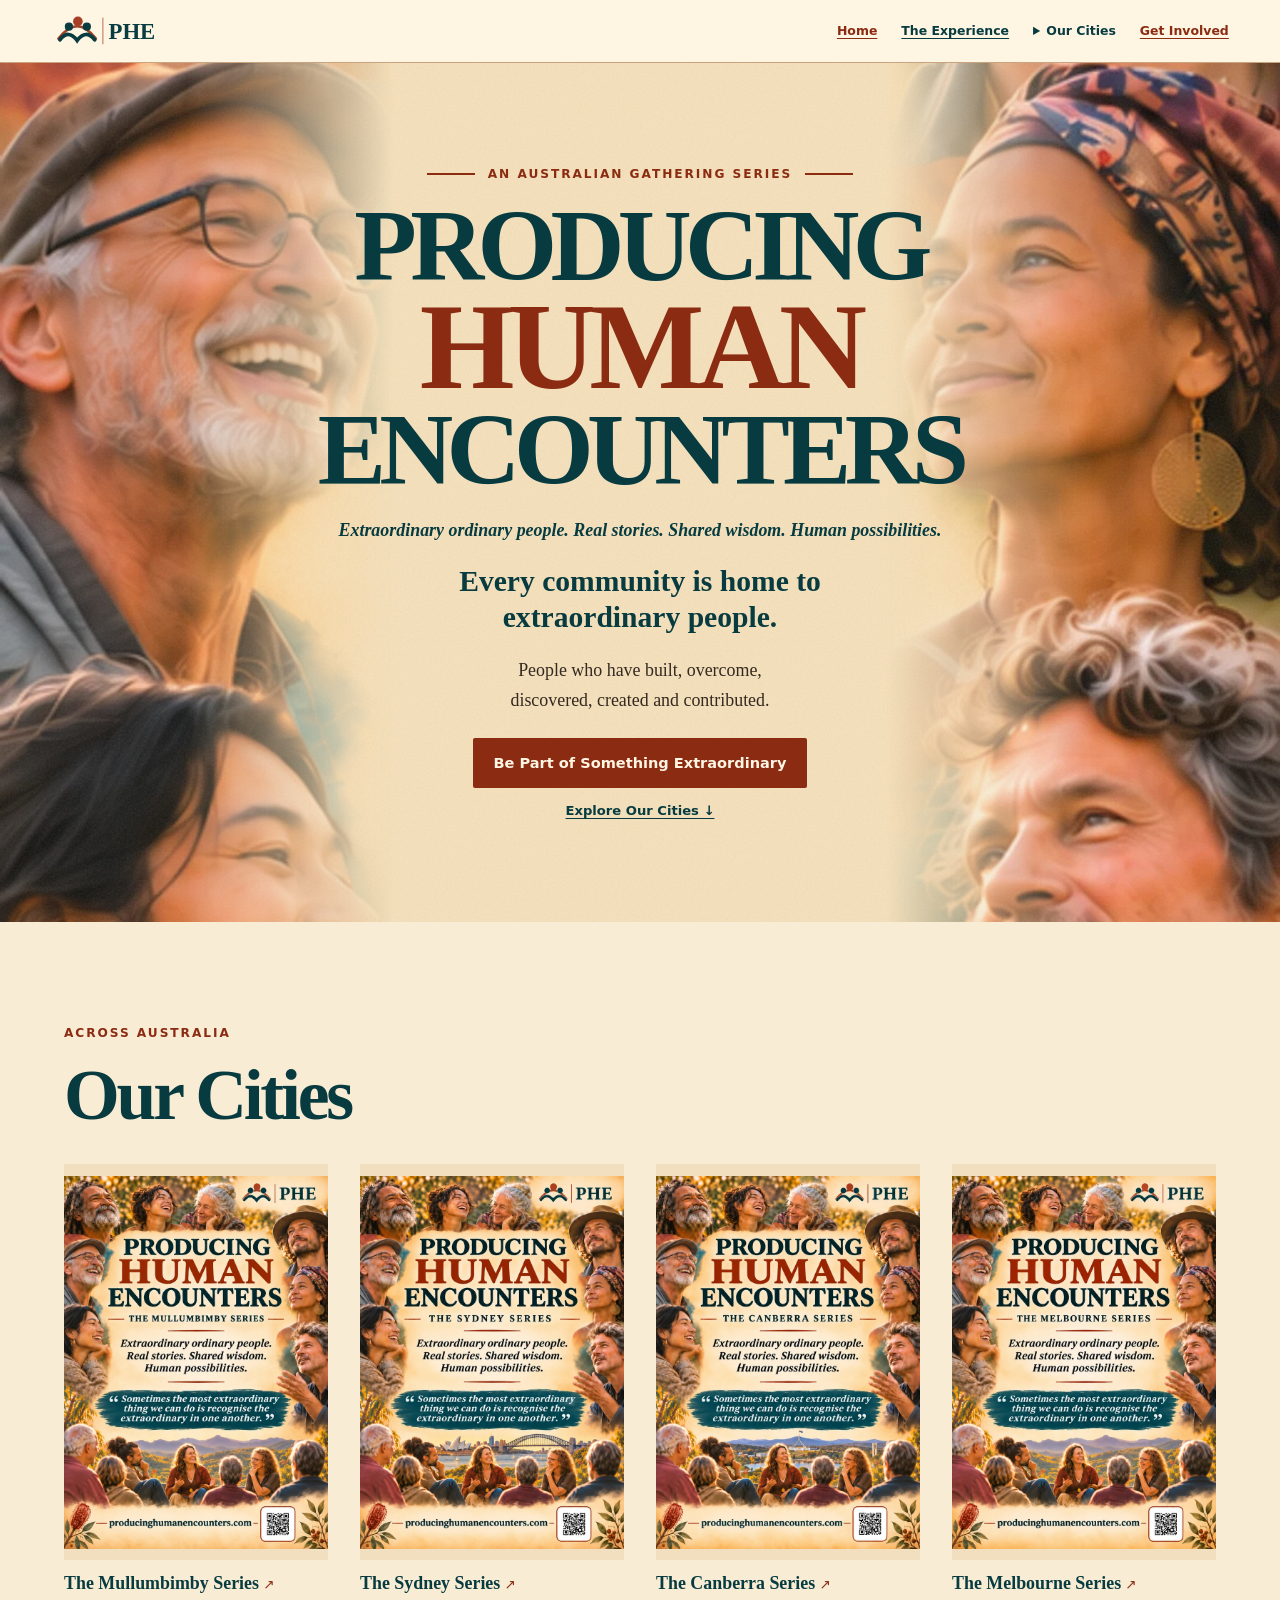
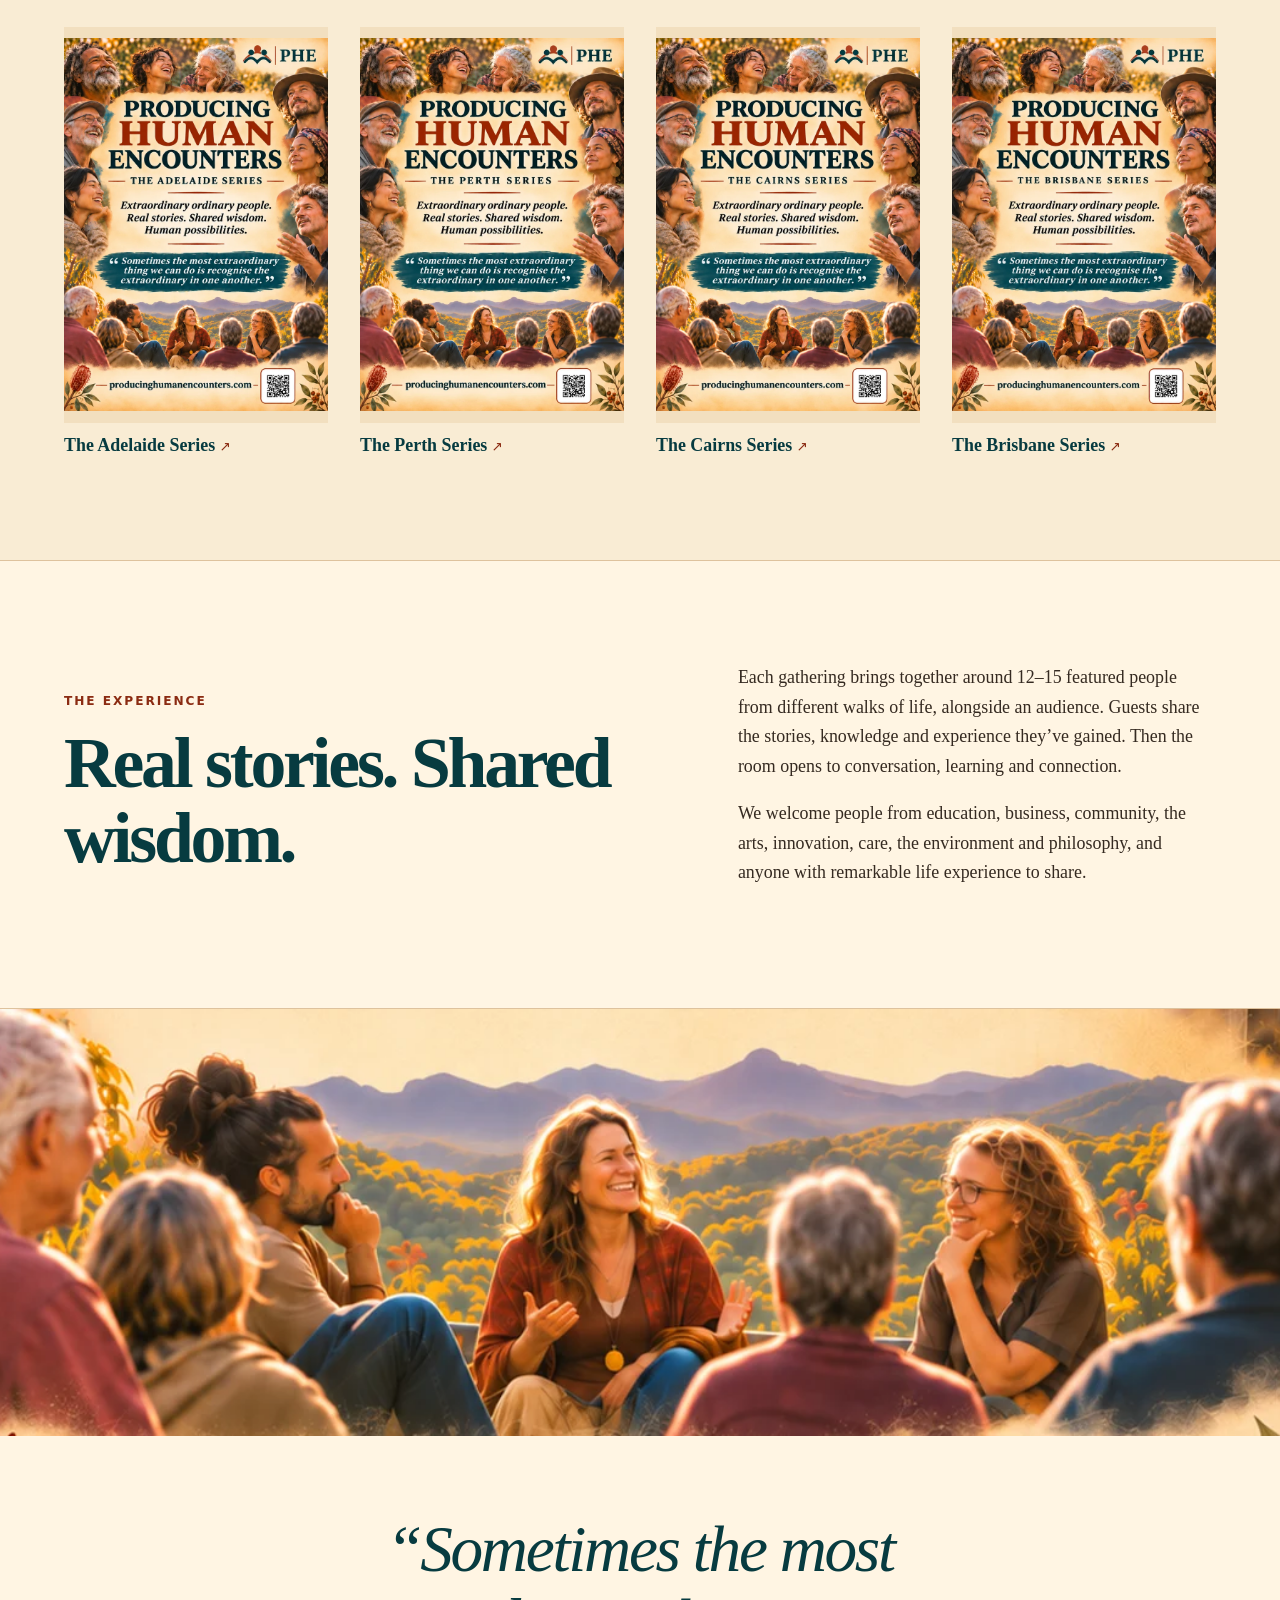
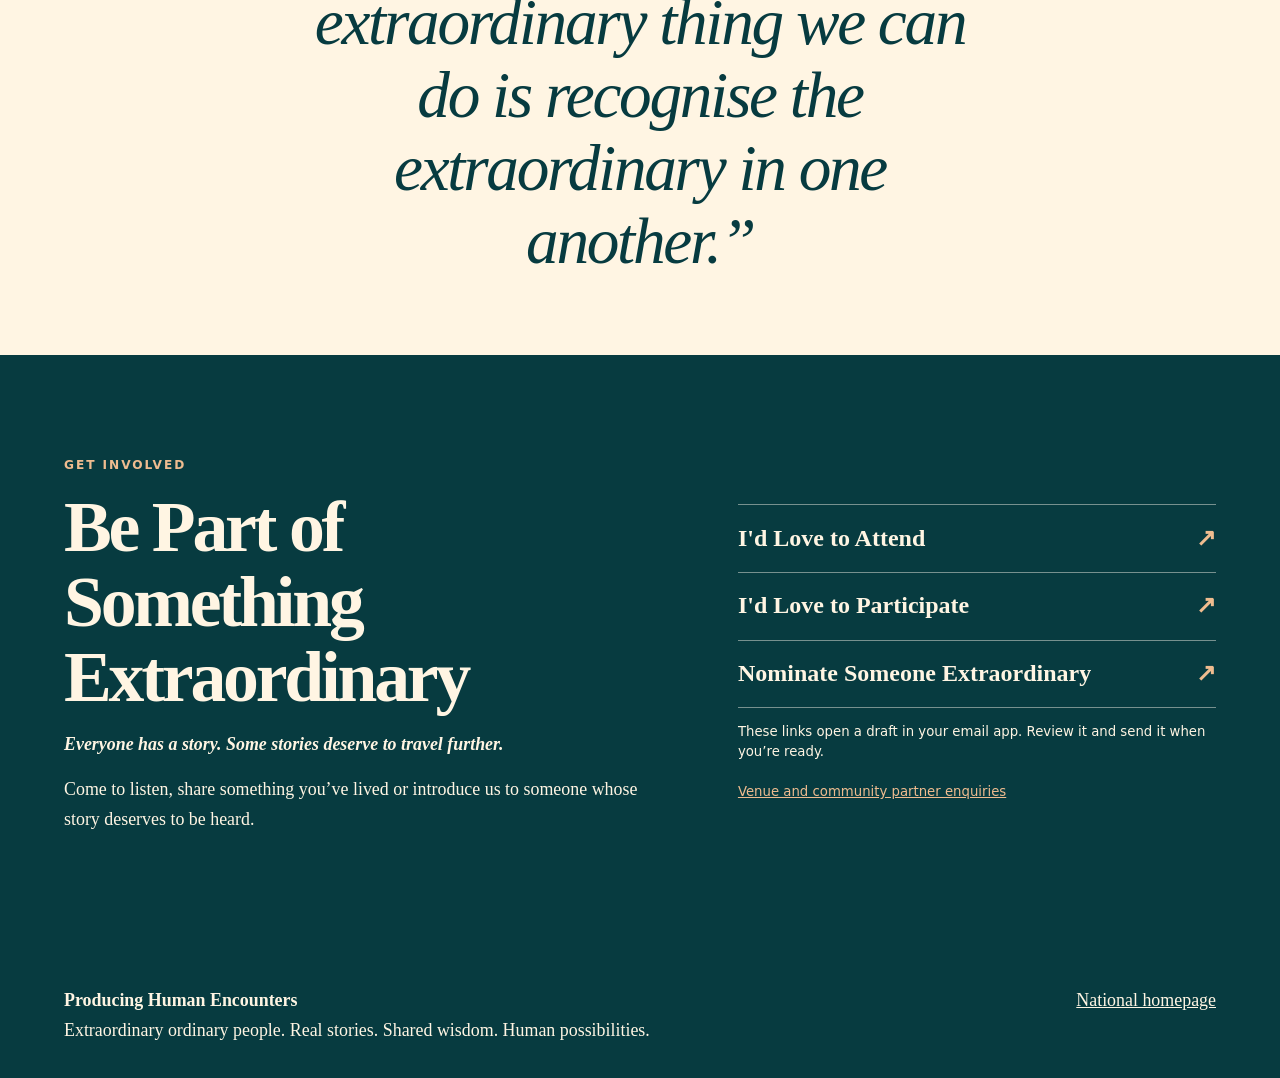
==== commit 7e8952e6: "Remove national poster download section" ====
--- a/index.html
+++ b/index.html
@@ -113,15 +113,6 @@
     </div>
   </section>
 
-    <section class="section wrap national-poster" aria-labelledby="poster-title">
-      <div><p class="eyebrow">The national artwork</p><h2 id="poster-title">Stories worth sharing.</h2>
-      <p>Take a closer look at the artwork for Producing Human Encounters.</p></div>
-    <figure class="poster">
-      <img src="./assets/posters/national.webp" alt="Approved Producing Human Encounters poster for the national series, with portraits and people gathered in conversation" loading="lazy">
-      <figcaption><a href="./assets/posters/PHE_National_Poster.png" download>Download the approved poster (PNG)</a>
-      <span>The poster QR points to our planned .com address. Share this page link for now.</span></figcaption>
-    </figure>
-    </section>
 </main>
 <footer><div class="wrap footer-inner">
   <div><p class="brand">Producing Human Encounters</p><p>Extraordinary ordinary people. Real stories. Shared wisdom. Human possibilities.</p></div>
